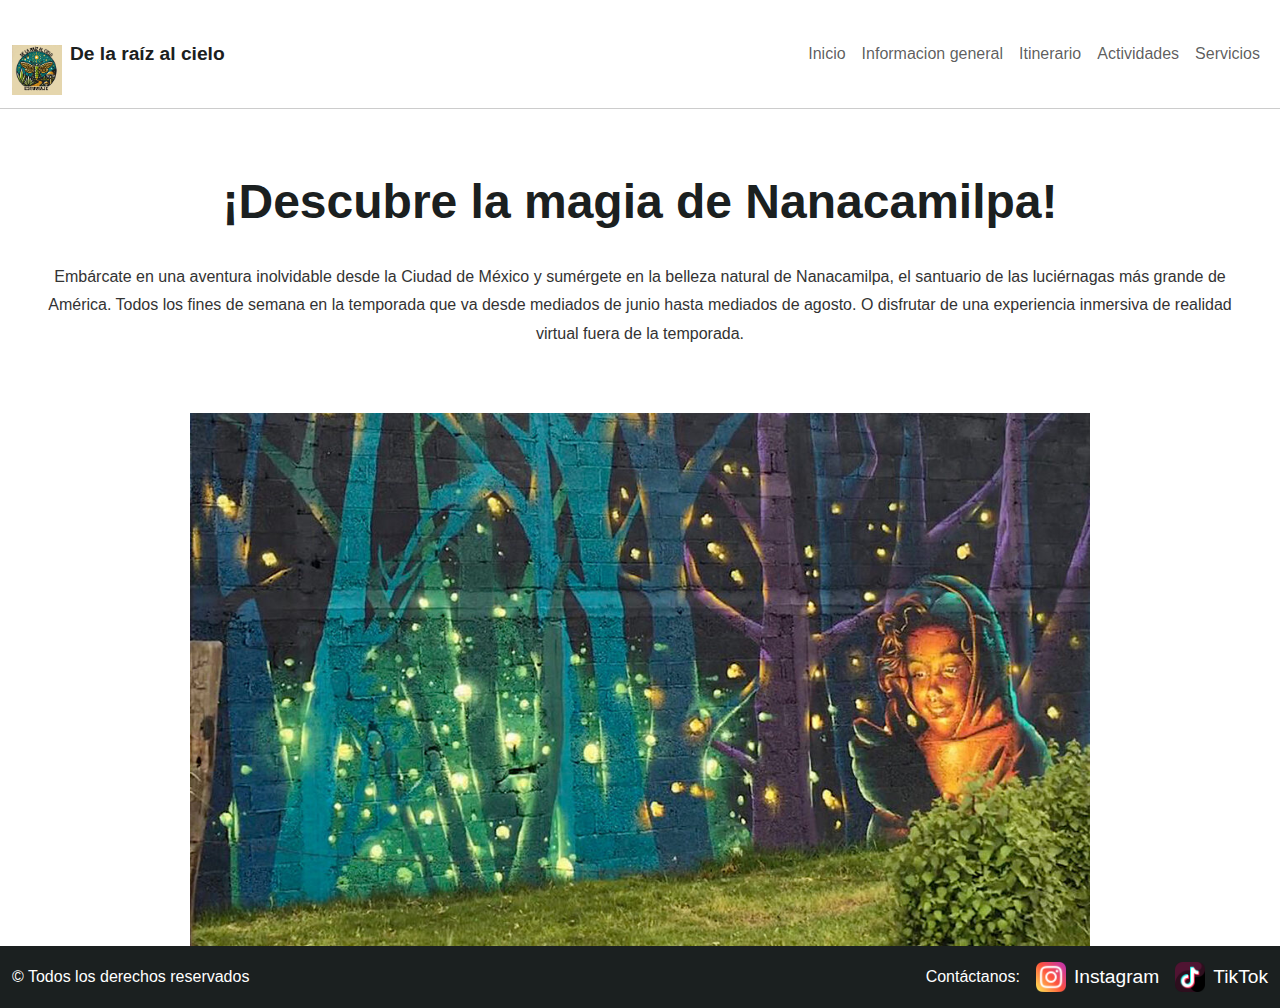
==== Informacion.html @ b1a4c575 "ultima modi domingo" ====
<!DOCTYPE html>
<html lang="es">
<head>
    <meta charset="UTF-8">
    <meta name="viewport" content="width=device-width, initial-scale=1.0">
    <title>De la raíz al cielo</title>
    <!-- Enlace a Bootstrap CSS -->
    <link href="https://cdn.jsdelivr.net/npm/bootstrap@5.3.0/dist/css/bootstrap.min.css" rel="stylesheet">
    <!-- Enlace al archivo CSS correcto -->
    <link rel="stylesheet" href="/Estilos/Informacion.css">
</head>

<body>
    <header>
        <nav class="navbar navbar-expand-lg navbar-light">
            <div class="container-fluid"> <!-- Cambié container por container-fluid -->
                <a class="navbar-brand d-flex align-items-center" href="#">
                    <img src="Recursos/LOGO.jpeg" alt="Logo" class="logo img-fluid">
                    <span class="ms-2 nombre-pagina">De la raíz al cielo</span>
                </a>            
                <div class="separator"></div>
                <button class="navbar-toggler" type="button" data-bs-toggle="collapse" data-bs-target="#navbarNav" aria-controls="navbarNav" aria-expanded="false" aria-label="Toggle navigation">
                    <span class="navbar-toggler-icon"></span>
                </button>
                <div class="collapse navbar-collapse" id="navbarNav">
                    <ul class="navbar-nav ms-auto">
                        <li class="nav-item">
                            <a class="nav-link" href="Index.html">Inicio</a>
                        </li>
                        <li class="nav-item">
                            <a class="nav-link" href="#">Informacion general</a>
                        </li>
                        <li class="nav-item">
                            <a class="nav-link" href="#">Itinerario</a>
                        </li>
                        <li class="nav-item">
                            <a class="nav-link" href="#">Actividades</a>
                        </li>
                        <li class="nav-item">
                            <a class="nav-link" href="#">Servicios</a>
                        </li>
                    </ul>
                </div>
            </div>
        </nav>
    </header>

    <main class="container-fluid">
        <section class="introduccion">
            <h1>¡Descubre la magia de Nanacamilpa!</h1>
            <p>
                Embárcate en una aventura inolvidable desde la Ciudad de México y sumérgete en la belleza
                natural de Nanacamilpa, el santuario de las luciérnagas más grande de América.
                Todos los fines de semana en la temporada que va desde mediados de junio hasta mediados
                de agosto.
                O disfrutar de una experiencia inmersiva de realidad virtual fuera de la temporada.
            </p>
        </section>
        <img src="Recursos/nanacamilpa1.jpeg" alt="Nanacamilpa" class="img-fluid">
    </main>
    
    <footer>
        <div class="container-fluid py-3">
            <div class="footer-content d-flex justify-content-between align-items-center">
                <!-- Texto de derechos reservados a la izquierda -->
                <p class="mb-0 text-white">© Todos los derechos reservados</p>
    
                <!-- Contactanos a la derecha -->
                <div class="contacto">
                    <span class="text-white me-3">Contáctanos:</span>
                    <a href="https://www.instagram.com/delaraizalcielo_?igsh=cDQ0NDc4Z2QwOHM1" target="_blank" class="text-white me-3">
                        <img src="Recursos/instagram.png" alt="Instagram" class="social-icon"> Instagram
                    </a>
                    <a href="https://www.tiktok.com/@es.tu.viaje?_t=8s3YQp79EZB&_r=1" target="_blank" class="text-white">
                        <img src="Recursos/tiktok.png" alt="TikTok" class="social-icon"> TikTok
                    </a>
                </div>
            </div>
        </div>
    </footer>
    
    </body>
    </html>
---- Estilos/Informacion.css ----
/* Estilos generales */
body {
    margin: 0;
    font-family: Arial, sans-serif;
}

/* Estilos del header */
header {
    background-color: white;
    border-bottom: 1px solid #ccc;
}

.logo {
    max-height: 50px;
    max-width: 100px;
    object-fit: contain;
}

.nombre-pagina {
    font-size: 1.2rem;
    font-weight: bold;
    color: #1B2020;
}

/* Sección de introducción */
.introduccion {
    text-align: center;
    margin: 4rem 0;
    padding: 0 2rem;
}

.introduccion h1 {
    font-size: 3rem;
    font-weight: 600;
    color: #1B2020;
    margin-bottom: 2rem;
}

.introduccion p {
    font-size: 1rem;
    line-height: 1.8;
    color: #333;
    margin: 0 auto;
    max-width: 90rem;
    font-weight: 400;
    text-align: center;
}

/* Imagen más grande y centrada */
.img-fluid {
    width: 90%;  /* Ajusta el porcentaje según el tamaño deseado */
    max-width: 900px;  /* Puedes aumentar este valor si quieres que se vea más grande */
    height: auto;
    margin-top: 2rem;  /* Ajuste superior */
    display: block;  /* Necesario para que el margin auto funcione */
    margin-left: auto;
    margin-right: auto;  /* Centra la imagen en el contenedor */
}


/* Estilos para el footer */
footer {
    background-color: #1B2020;
    color: white;
}

/* Contenedor del footer */
.footer-content {
    max-width: 120rem;
    margin: 0 auto;
}

/* Alineación de los elementos en el footer */
footer p, .contacto {
    font-size: 1rem;
}

.contacto {
    display: flex;
    align-items: center;
}

/* Espaciado entre los íconos y el texto */
.contacto a {
    color: white;
    text-decoration: none;
    font-size: 1.2rem;
    display: flex;
    align-items: center;
}

.contacto img.social-icon {
    width: 30px; /* Ajusta el tamaño del ícono */
    height: auto;
    margin-right: 0.5rem; /* Espacio entre el ícono y el texto */
}

/* Cambio de color al pasar el mouse por encima */
.contacto a:hover {
    color: #C09F23; /* Color dorado al pasar el mouse */
}

/* Espaciado entre el texto de contacto */
.contacto span {
    font-size: 1rem;
}
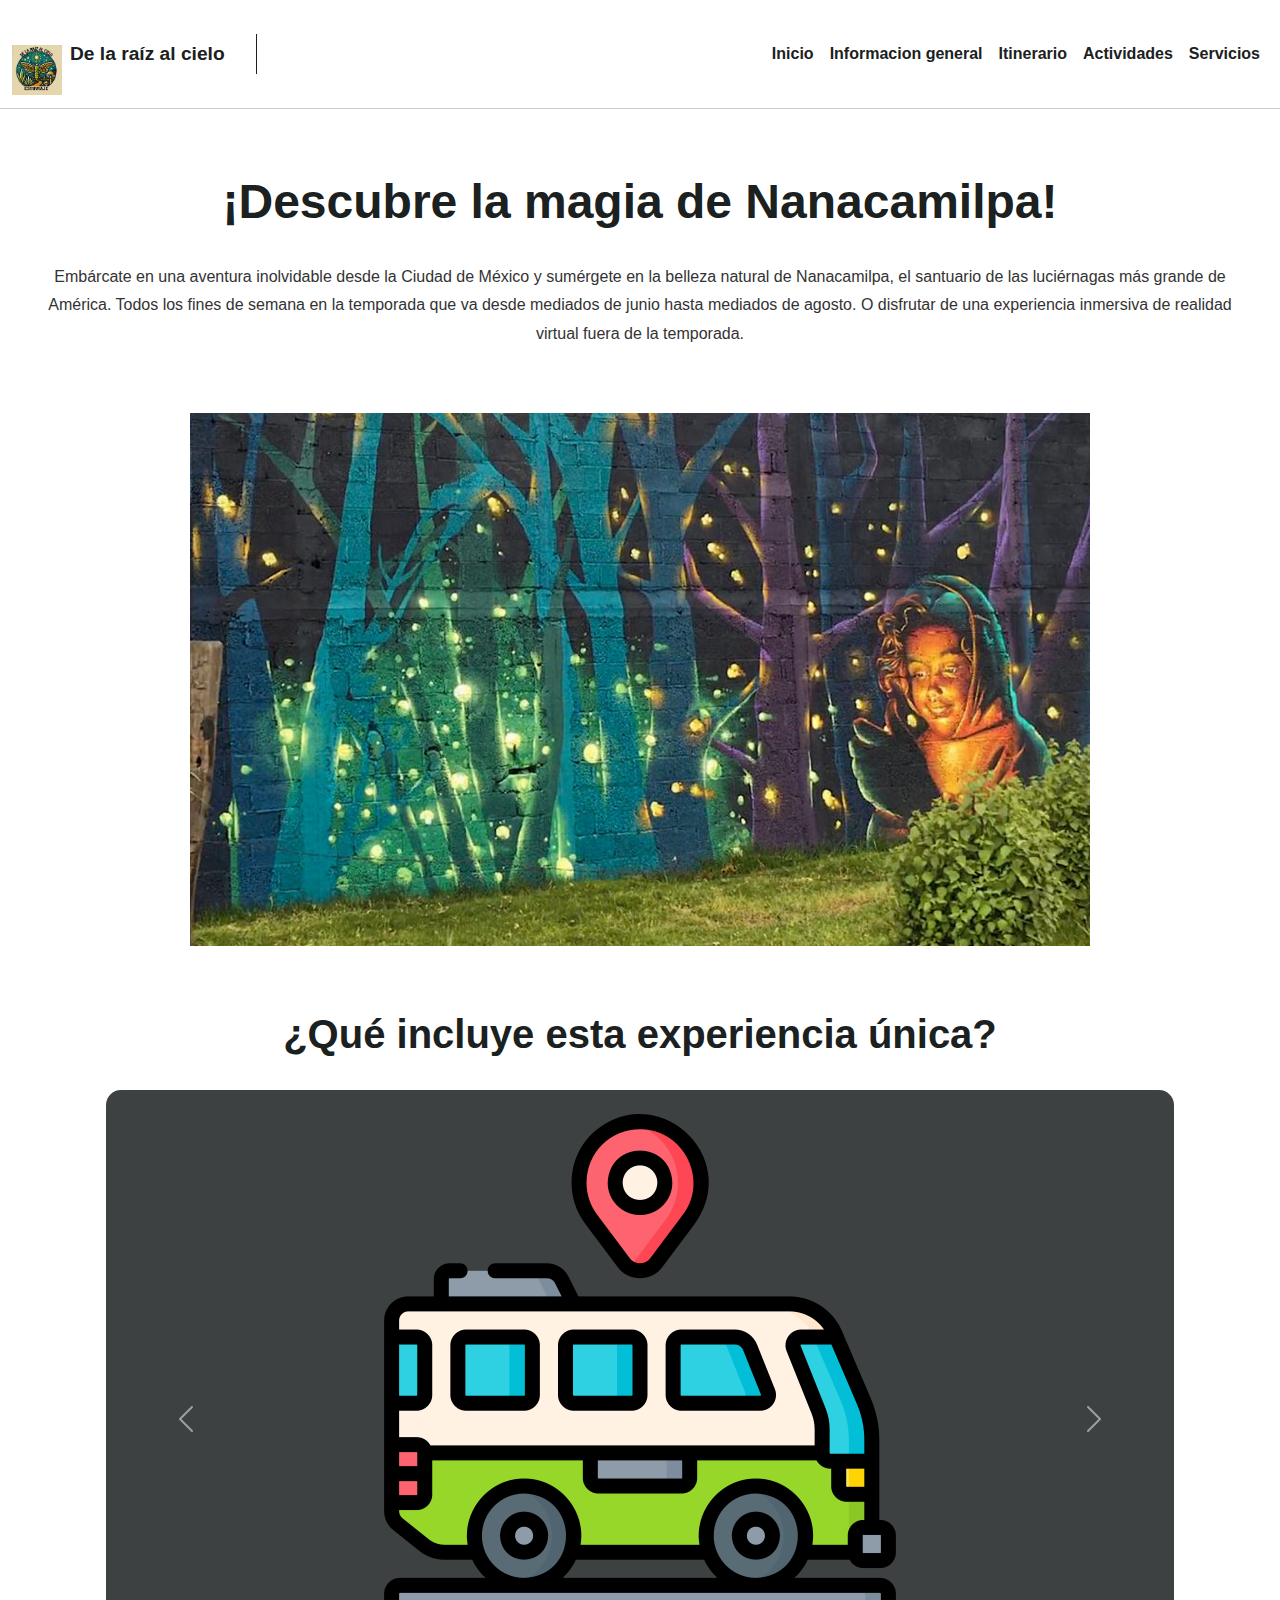
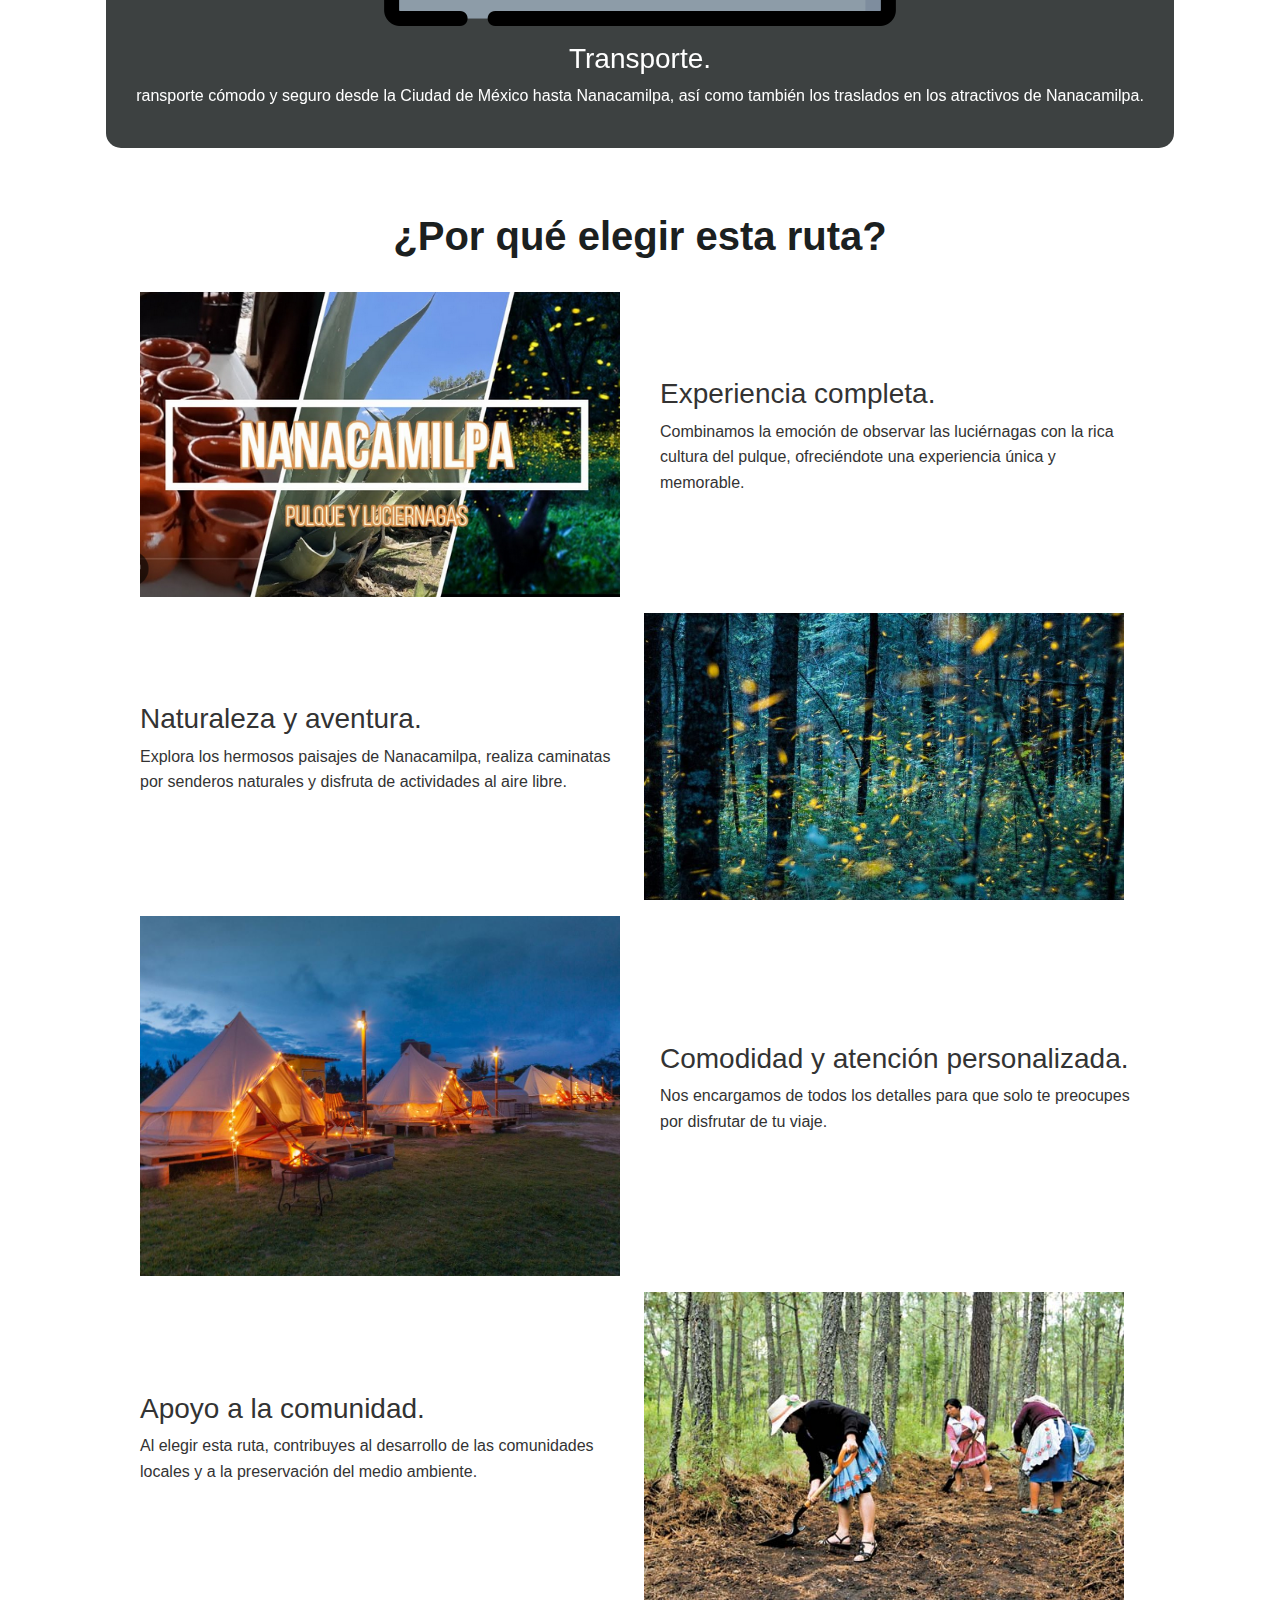
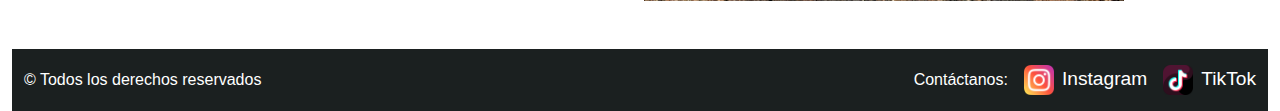
==== commit 241cf58a: "ultima modificacion pantalla detalles" ====
--- a/Informacion.html
+++ b/Informacion.html
@@ -4,12 +4,11 @@
     <meta charset="UTF-8">
     <meta name="viewport" content="width=device-width, initial-scale=1.0">
     <title>De la raíz al cielo</title>
-    <!-- Enlace a Bootstrap CSS -->
-    <link href="https://cdn.jsdelivr.net/npm/bootstrap@5.3.0/dist/css/bootstrap.min.css" rel="stylesheet">
-    <!-- Enlace al archivo CSS correcto -->
-    <link rel="stylesheet" href="/Estilos/Informacion.css">
+    <!-- Enlace a Bootstrap CSS local -->
+    <link href="bootstrap-5.3.3-dist/css/bootstrap.min.css" rel="stylesheet">
+    <!-- Enlace al CSS personalizado -->
+    <link rel="stylesheet" href="Estilos/Informacion.css">
 </head>
-
 <body>
     <header>
         <nav class="navbar navbar-expand-lg navbar-light">
@@ -28,7 +27,7 @@
                             <a class="nav-link" href="Index.html">Inicio</a>
                         </li>
                         <li class="nav-item">
-                            <a class="nav-link" href="#">Informacion general</a>
+                            <a class="nav-link" href="Informacion.html">Informacion general</a>
                         </li>
                         <li class="nav-item">
                             <a class="nav-link" href="#">Itinerario</a>
@@ -57,15 +56,121 @@
             </p>
         </section>
         <img src="Recursos/nanacamilpa1.jpeg" alt="Nanacamilpa" class="img-fluid">
-    </main>
-    
+
+        <section class="carousel-container">
+            <h2>¿Qué incluye esta experiencia única?</h2>
+            <div id="carouselExampleIndicators" class="carousel slide" data-bs-ride="carousel">
+                <div class="carousel-inner">
+                    <div class="carousel-item active">
+                        <div class="carousel-content text-white p-4">
+                            <img src="Recursos/transporte.png" alt="Transporte" class="d-block mx-auto mb-3">
+                            <h3>Transporte.</h3>
+                            <p>ransporte cómodo y seguro desde la Ciudad de México hasta Nanacamilpa, así como
+                                también los traslados en los atractivos de Nanacamilpa.</p>
+                        </div>
+                    </div>
+                    <div class="carousel-item">
+                        <div class="carousel-content text-white p-4">
+                            <img src="Recursos/hospedaje.png" alt="Hospedaje" class="d-block mx-auto mb-3">
+                            <h3>Hospedaje.</h3>
+                            <p>Sumérgete en el lujo del glamping, rodeado por la serenidad de la naturaleza. 
+                                Descansa y relájate en un entorno perfecto diseñado para tu confort y tranquilidad.</p>
+                        </div>
+                    </div>
+                    <div class="carousel-item">
+                        <div class="carousel-content text-white p-4">
+                            <img src="Recursos/comida.png" alt="Comidas" class="d-block mx-auto mb-3">
+                            <h3>Comidas</h3>
+                            <p>Disfruta de exquisitos platos típicos elaborados con los más frescos ingredientes locales, 
+                                deleitándote con los auténticos sabores de la región.</p>
+                        </div>
+                    </div>
+                    <div class="carousel-item">
+                        <div class="carousel-content text-white p-4">
+                            <img src="Recursos/luciernagas.png" alt="Luciérnagas" class="d-block mx-auto mb-3">
+                            <h3>Recorrido nocturno.</h3>
+                            <p>Embárcate en una mágica aventura nocturna guiada, por senderos iluminados por millones de luciérnagas. 
+                                Una experiencia encantadora que te dejará sin aliento y te conectará con la maravilla natural.</p>
+                        </div>
+                    </div>
+                    <div class="carousel-item">
+                        <div class="carousel-content text-white p-4">
+                            <img src="Recursos/hongos.png" alt="Ruta de Hongos" class="d-block mx-auto mb-3">
+                            <h3>Ruta de hongos.</h3>
+                            <p>Ruta de hongos el día siguiente donde podrás aprender más sobre cada una de las
+                                clasificaciones y posteriormente un desayuno.</p>
+                        </div>
+                    </div>
+                    <div class="carousel-item">
+                        <div class="carousel-content text-white p-4">
+                            <img src="Recursos/pulque.png" alt="Ruta del Pulque" class="d-block mx-auto mb-3">
+                            <h3>Ruta del pulque.</h3>
+                            <p>Ruta del pulque donde visitamos una hacienda pulquera tradicional, aprendiendo sobre el
+                                proceso de elaboración de esta bebida ancestral y degustación de diferentes variedades.</p>
+                        </div>
+                    </div>
+                </div>
+                <button class="carousel-control-prev" type="button" data-bs-target="#carouselExampleIndicators" data-bs-slide="prev">
+                    <span class="carousel-control-prev-icon" aria-hidden="true"></span>
+                    <span class="visually-hidden">Anterior</span>
+                </button>
+                <button class="carousel-control-next" type="button" data-bs-target="#carouselExampleIndicators" data-bs-slide="next">
+                    <span class="carousel-control-next-icon" aria-hidden="true"></span>
+                    <span class="visually-hidden">Siguiente</span>
+                </button>
+            </div>
+        </section>
+        
+        <section class="why-choose">
+            <h2>¿Por qué elegir esta ruta?</h2>
+            <div class="container">
+                <!-- Experiencia Completa -->
+                <div class="content-container">
+                    <img src="Recursos/uno.png" alt="Experiencia completa">
+                    <div class="text">
+                        <h3>Experiencia completa.</h3>
+                        <p>Combinamos la emoción de observar las luciérnagas con la rica cultura del pulque, ofreciéndote una experiencia única y memorable.</p>
+                    </div>
+                </div>
+        
+                <!-- Naturaleza y Aventura -->
+                <div class="content-container">
+                    <img src="Recursos/dos.png" alt="Naturaleza y aventura">
+                    <div class="text">
+                        <h3>Naturaleza y aventura.</h3>
+                        <p>Explora los hermosos paisajes de Nanacamilpa, realiza caminatas por senderos naturales y disfruta de actividades al aire libre.</p>
+                    </div>
+                    
+                </div>
+        
+                <!-- Comodidad y Atención Personalizada -->
+                <div class="content-container">
+                    <img src="Recursos/tres.jpg" alt="Comodidad y atención personalizada">
+                    <div class="text">
+                        <h3>Comodidad y atención personalizada.</h3>
+                        <p>Nos encargamos de todos los detalles para que solo te preocupes por disfrutar de tu viaje.</p>
+                    </div>
+                </div>
+        
+                <!-- Apoyo a la comunidad -->
+                <div class="content-container">
+                    <img src="Recursos/cuatro.jpeg" alt="Apoyo a la comunidad">
+                    <div class="text">
+                        <h3>Apoyo a la comunidad.</h3>
+                        <p>Al elegir esta ruta, contribuyes al desarrollo de las comunidades locales y a la preservación del medio ambiente.</p>
+                    </div>
+                    
+                </div>
+            </div>
+        </section>
+        
+        
+        
+   
     <footer>
         <div class="container-fluid py-3">
             <div class="footer-content d-flex justify-content-between align-items-center">
-                <!-- Texto de derechos reservados a la izquierda -->
                 <p class="mb-0 text-white">© Todos los derechos reservados</p>
-    
-                <!-- Contactanos a la derecha -->
                 <div class="contacto">
                     <span class="text-white me-3">Contáctanos:</span>
                     <a href="https://www.instagram.com/delaraizalcielo_?igsh=cDQ0NDc4Z2QwOHM1" target="_blank" class="text-white me-3">
@@ -78,6 +183,9 @@
             </div>
         </div>
     </footer>
-    
-    </body>
-    </html>+
+    <!-- Enlace a Bootstrap JavaScript local -->
+    <script src="bootstrap-5.3.3-dist/js/bootstrap.bundle.min.js"></script>
+</body>
+</html>
+
--- a/Estilos/Informacion.css
+++ b/Estilos/Informacion.css
@@ -1,8 +1,10 @@
 /* Estilos generales */
 body {
     margin: 0;
+    padding: 0;
     font-family: Arial, sans-serif;
 }
+
 
 /* Estilos del header */
 header {
@@ -10,18 +12,45 @@
     border-bottom: 1px solid #ccc;
 }
 
+/* Estilos del logo */
+/* Ajuste del tamaño del logo */
 .logo {
-    max-height: 50px;
-    max-width: 100px;
-    object-fit: contain;
-}
-
+    max-height: 50px; /* Restricción de la altura máxima */
+    max-width: 100px; /* Restricción opcional del ancho */
+    object-fit: contain; /* Asegura que mantenga proporciones */
+}
+
+
+/* Estilos del nombre de la página */
 .nombre-pagina {
     font-size: 1.2rem;
     font-weight: bold;
     color: #1B2020;
 }
 
+/* Separador vertical */
+.separator {
+    width: 1px;
+    height: 40px;
+    background-color: #1B2020;
+    margin: 0 15px;
+}
+
+/* Estilos del menú */
+.navbar-nav .nav-link {
+    color: #1B2020 !important;
+    font-weight: bold;
+}
+
+.navbar-nav .nav-link:hover {
+    color: #1B2020;
+    text-decoration: underline;
+}
+
+
+
+
+
 /* Sección de introducción */
 .introduccion {
     text-align: center;
@@ -48,14 +77,133 @@
 
 /* Imagen más grande y centrada */
 .img-fluid {
-    width: 90%;  /* Ajusta el porcentaje según el tamaño deseado */
-    max-width: 900px;  /* Puedes aumentar este valor si quieres que se vea más grande */
+    width: 90%;  
+    max-width: 900px;
     height: auto;
-    margin-top: 2rem;  /* Ajuste superior */
-    display: block;  /* Necesario para que el margin auto funcione */
+    margin-top: 2rem;
+    display: block;
     margin-left: auto;
-    margin-right: auto;  /* Centra la imagen en el contenedor */
-}
+    margin-right: auto;
+}
+
+/* Estilos para la sección del carrusel */
+/* General */
+.carousel-container h2 {
+    font-size: 2.5rem;
+    font-weight: 600;
+    color: #1B2020;
+    margin-bottom: 2rem;
+}
+
+.carousel-container {
+    text-align: center;
+    margin: 4rem 0;
+}
+
+.carousel {
+    width: 85%;
+    margin: 0 auto;
+}
+
+.carousel-inner {
+    position: relative; /* Asegura el posicionamiento de los elementos */
+    overflow: hidden;   /* Oculta los elementos no activos */
+}
+
+.carousel-item {
+    display: none; /* Oculta por defecto los elementos */
+    position: relative;
+    width: 100%; /* Asegura que ocupe todo el contenedor */
+    transition: opacity 0.3s ease-in-out; /* Transición suave */
+}
+
+.carousel-item.active {
+    opacity: 1; /* Muestra solo el activo */
+    transform: translateX(0); /* Posiciona el elemento activo en su lugar */
+}
+
+.carousel-item-next, .carousel-item-prev {
+    opacity: 1;
+    transform: translateX(100%); /* Elemento siguiente desplazado hacia la derecha */
+}
+
+
+.carousel-content {
+    background-color: rgba(27, 32, 32, 0.85); /* Fondo con opacidad */
+    border-radius: 15px;
+    padding: 1.5rem;
+    text-align: center;
+    margin: 0 auto;
+}
+
+
+/* Estilos generales para la nueva sección */
+.why-choose {
+    text-align: center;
+    margin: 3rem 0;
+}
+
+.why-choose h2 {
+    font-size: 2.5rem;
+    font-weight: 600;
+    color: #1B2020;
+    margin-bottom: 2rem;
+}
+
+.why-choose .container {
+    display: flex;
+    flex-direction: column; /* Coloca los contenedores en columna inicialmente */
+    gap: 1rem; /* Espacio entre los contenedores */
+    align-items: center;
+}
+
+.why-choose .content-container {
+    display: flex;
+    align-items: center;
+    justify-content: space-between;
+    width: 100%;
+    max-width: 1000px;
+}
+
+.why-choose .content-container:nth-child(odd) {
+    flex-direction: row; /* Imagen a la izquierda, texto a la derecha */
+}
+
+.why-choose .content-container:nth-child(even) {
+    flex-direction: row-reverse; /* Texto a la izquierda, imagen a la derecha */
+}
+
+.why-choose .content-container img {
+    width: 48%; /* Asegura que las imágenes tengan el mismo ancho */
+    height: auto;
+    object-fit: cover;
+    margin-right: 1rem; /* Asegura un pequeño margen entre la imagen y el texto */
+}
+
+.why-choose .content-container .text {
+    width: 48%;  /* El texto tiene un ancho fijo */
+    text-align: left;
+    font-size: 1rem;
+    line-height: 1.6;
+    color: #333;
+}
+
+/* Responsividad */
+@media (max-width: 768px) {
+    .why-choose .content-container {
+        flex-direction: column;  /* Para pantallas pequeñas, las imágenes y el texto estarán uno encima del otro */
+        text-align: center;
+    }
+
+    .why-choose .content-container img {
+        width: 80%;  /* Las imágenes ocuparán el 80% en móviles */
+    }
+
+    .why-choose .content-container .text {
+        width: 80%;  /* El texto ocupará el 80% en móviles */
+    }
+}
+
 
 
 /* Estilos para el footer */
@@ -80,7 +228,6 @@
     align-items: center;
 }
 
-/* Espaciado entre los íconos y el texto */
 .contacto a {
     color: white;
     text-decoration: none;
@@ -90,17 +237,15 @@
 }
 
 .contacto img.social-icon {
-    width: 30px; /* Ajusta el tamaño del ícono */
+    width: 30px;
     height: auto;
-    margin-right: 0.5rem; /* Espacio entre el ícono y el texto */
-}
-
-/* Cambio de color al pasar el mouse por encima */
+    margin-right: 0.5rem;
+}
+
 .contacto a:hover {
-    color: #C09F23; /* Color dorado al pasar el mouse */
-}
-
-/* Espaciado entre el texto de contacto */
+    color: #C09F23;
+}
+
 .contacto span {
     font-size: 1rem;
-}+}
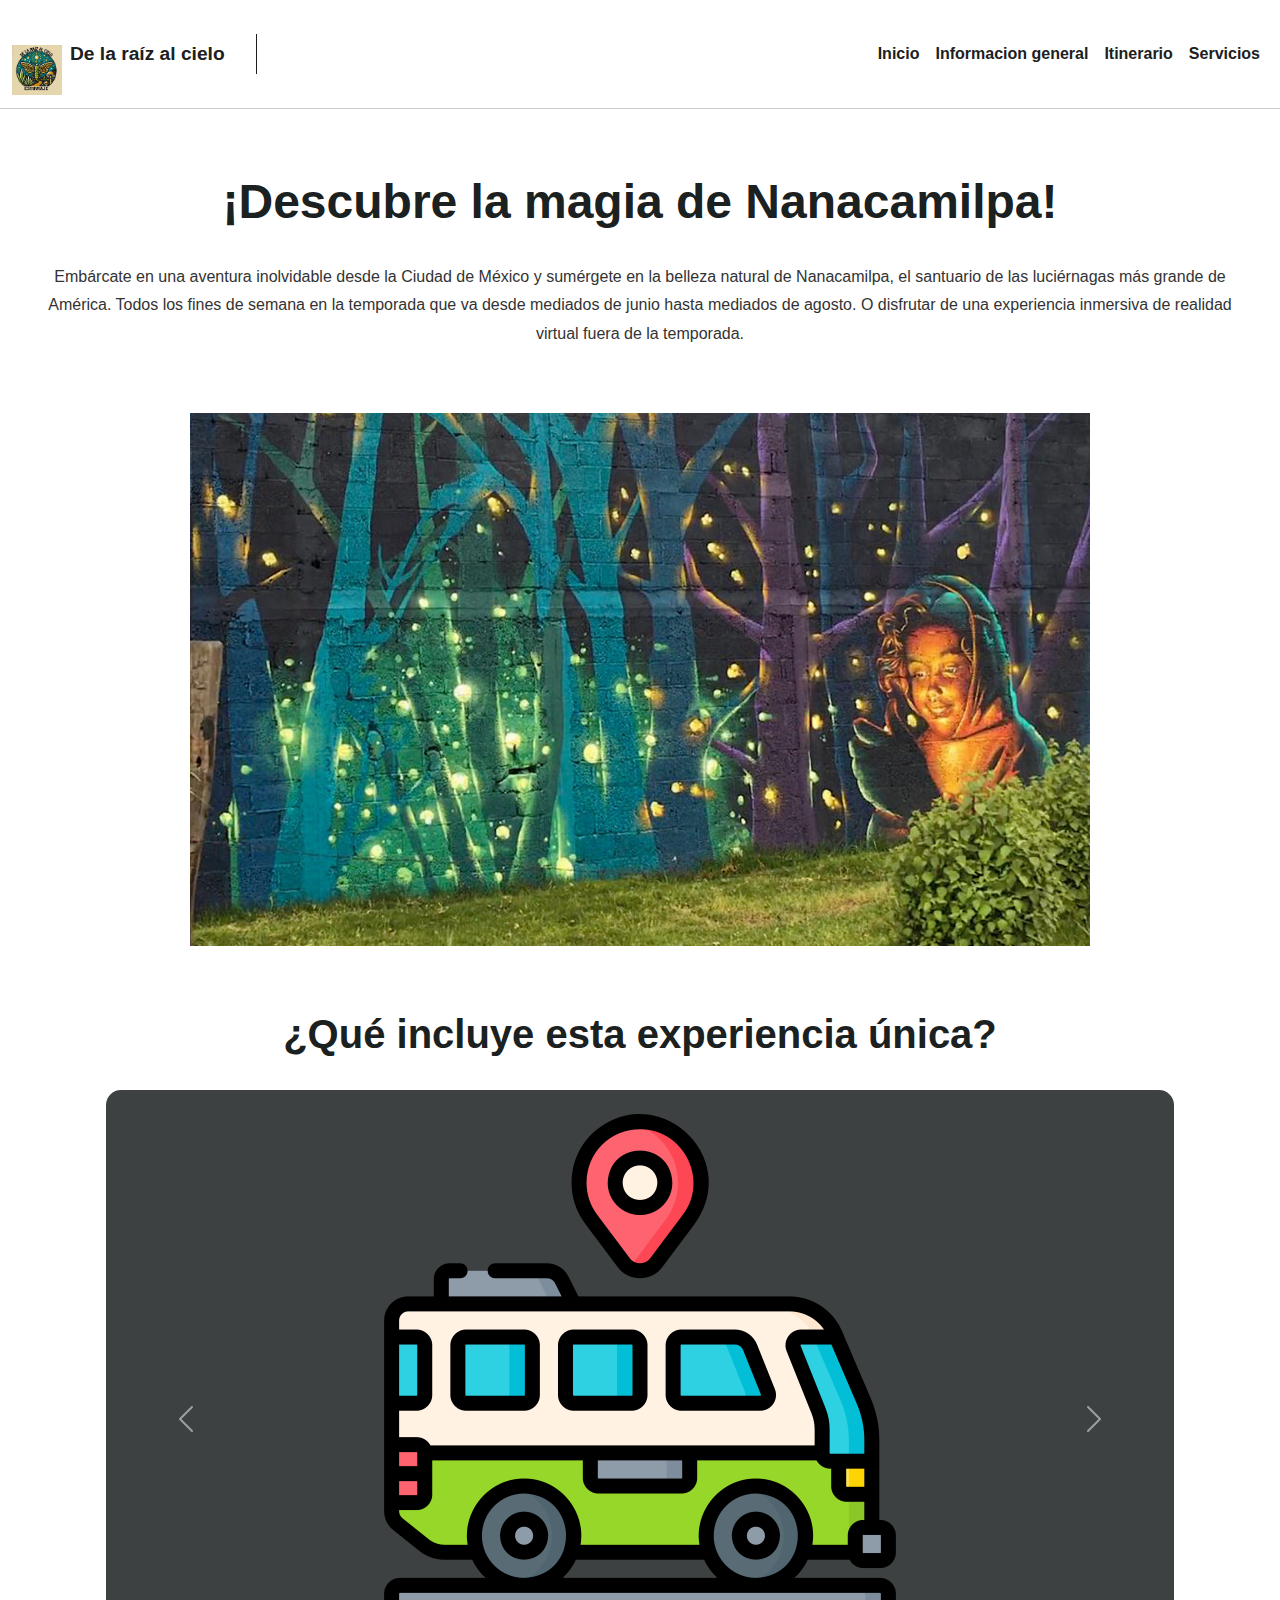
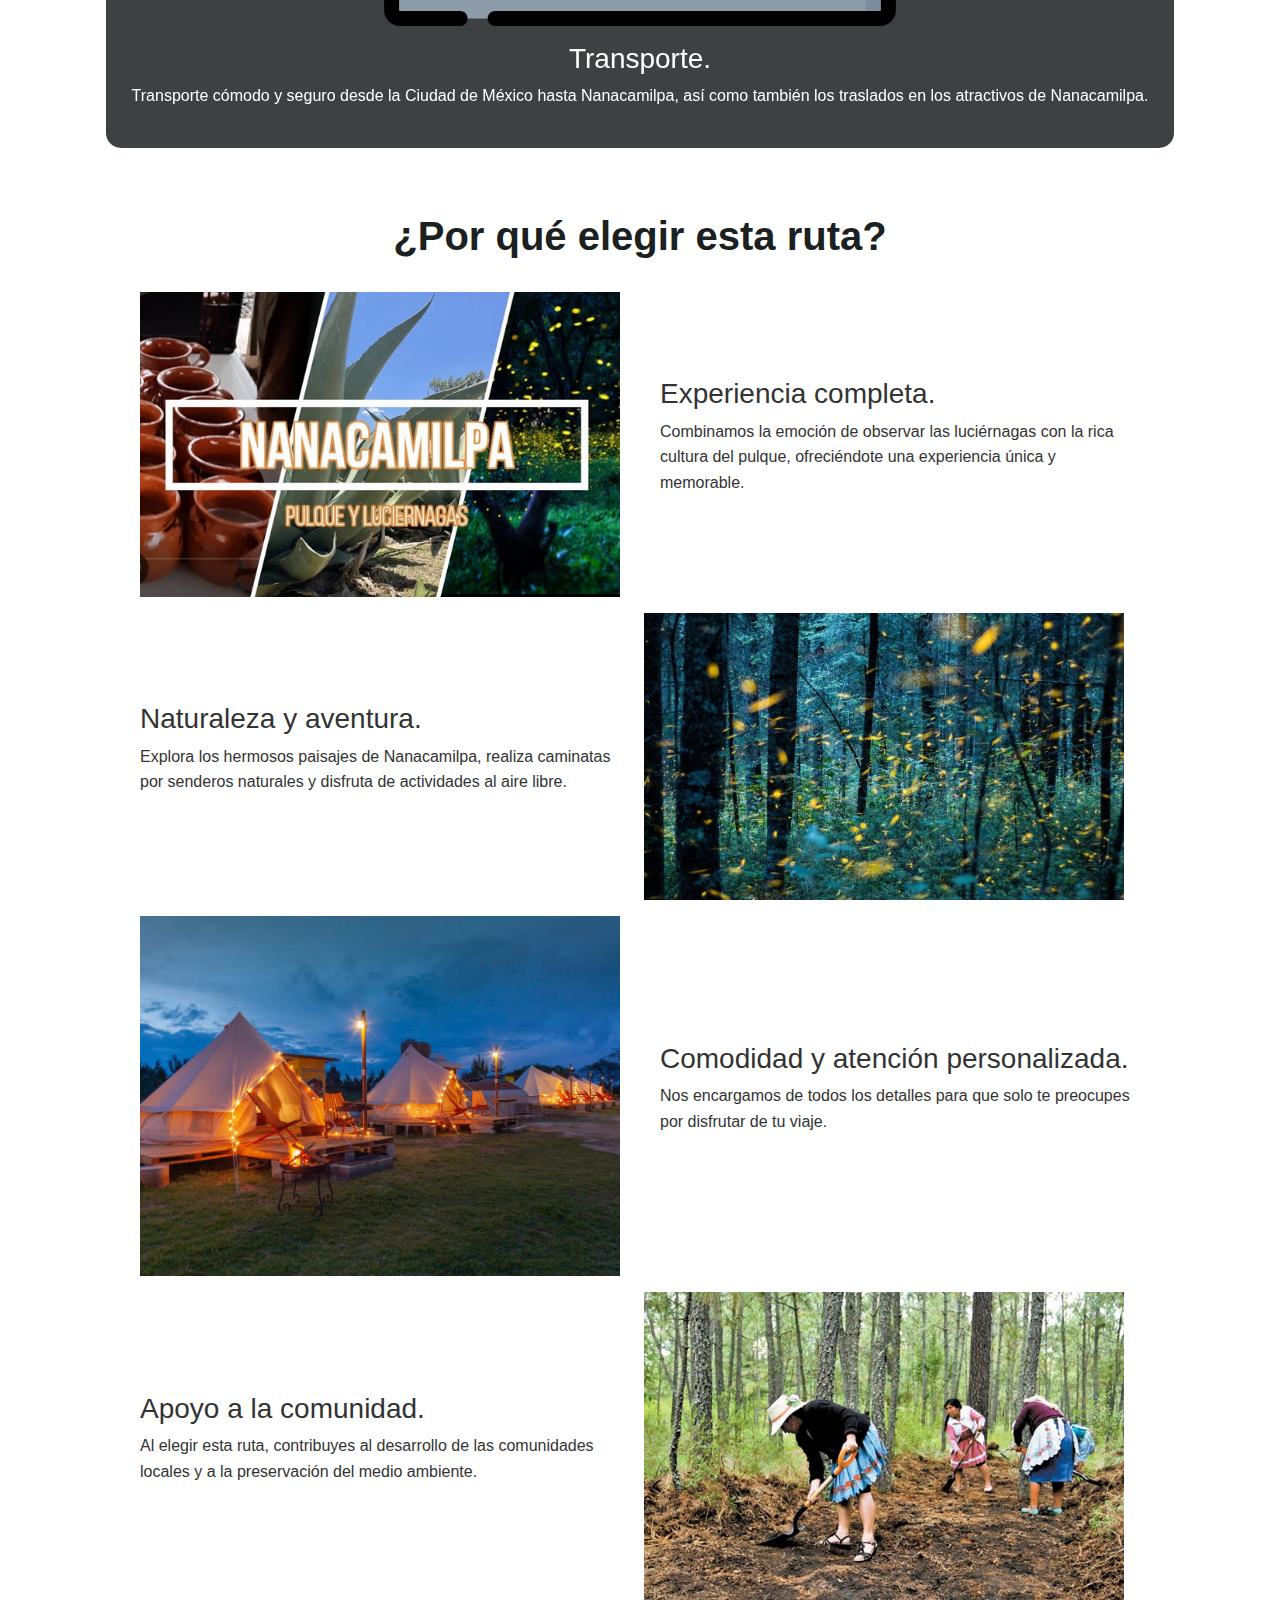
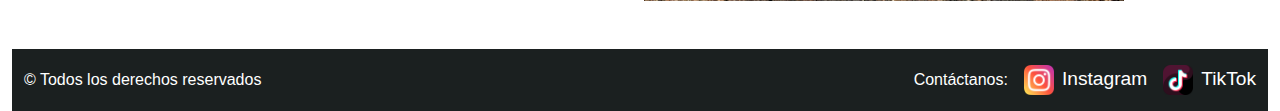
==== commit bdf69bdc: "ultima modificacion pantalla itenarario" ====
--- a/Informacion.html
+++ b/Informacion.html
@@ -30,10 +30,7 @@
                             <a class="nav-link" href="Informacion.html">Informacion general</a>
                         </li>
                         <li class="nav-item">
-                            <a class="nav-link" href="#">Itinerario</a>
-                        </li>
-                        <li class="nav-item">
-                            <a class="nav-link" href="#">Actividades</a>
+                            <a class="nav-link" href="Itinerario.html">Itinerario</a>
                         </li>
                         <li class="nav-item">
                             <a class="nav-link" href="#">Servicios</a>
@@ -65,7 +62,7 @@
                         <div class="carousel-content text-white p-4">
                             <img src="Recursos/transporte.png" alt="Transporte" class="d-block mx-auto mb-3">
                             <h3>Transporte.</h3>
-                            <p>ransporte cómodo y seguro desde la Ciudad de México hasta Nanacamilpa, así como
+                            <p>Transporte cómodo y seguro desde la Ciudad de México hasta Nanacamilpa, así como
                                 también los traslados en los atractivos de Nanacamilpa.</p>
                         </div>
                     </div>
--- a/Estilos/Informacion.css
+++ b/Estilos/Informacion.css
@@ -46,9 +46,6 @@
     color: #1B2020;
     text-decoration: underline;
 }
-
-
-
 
 
 /* Sección de introducción */
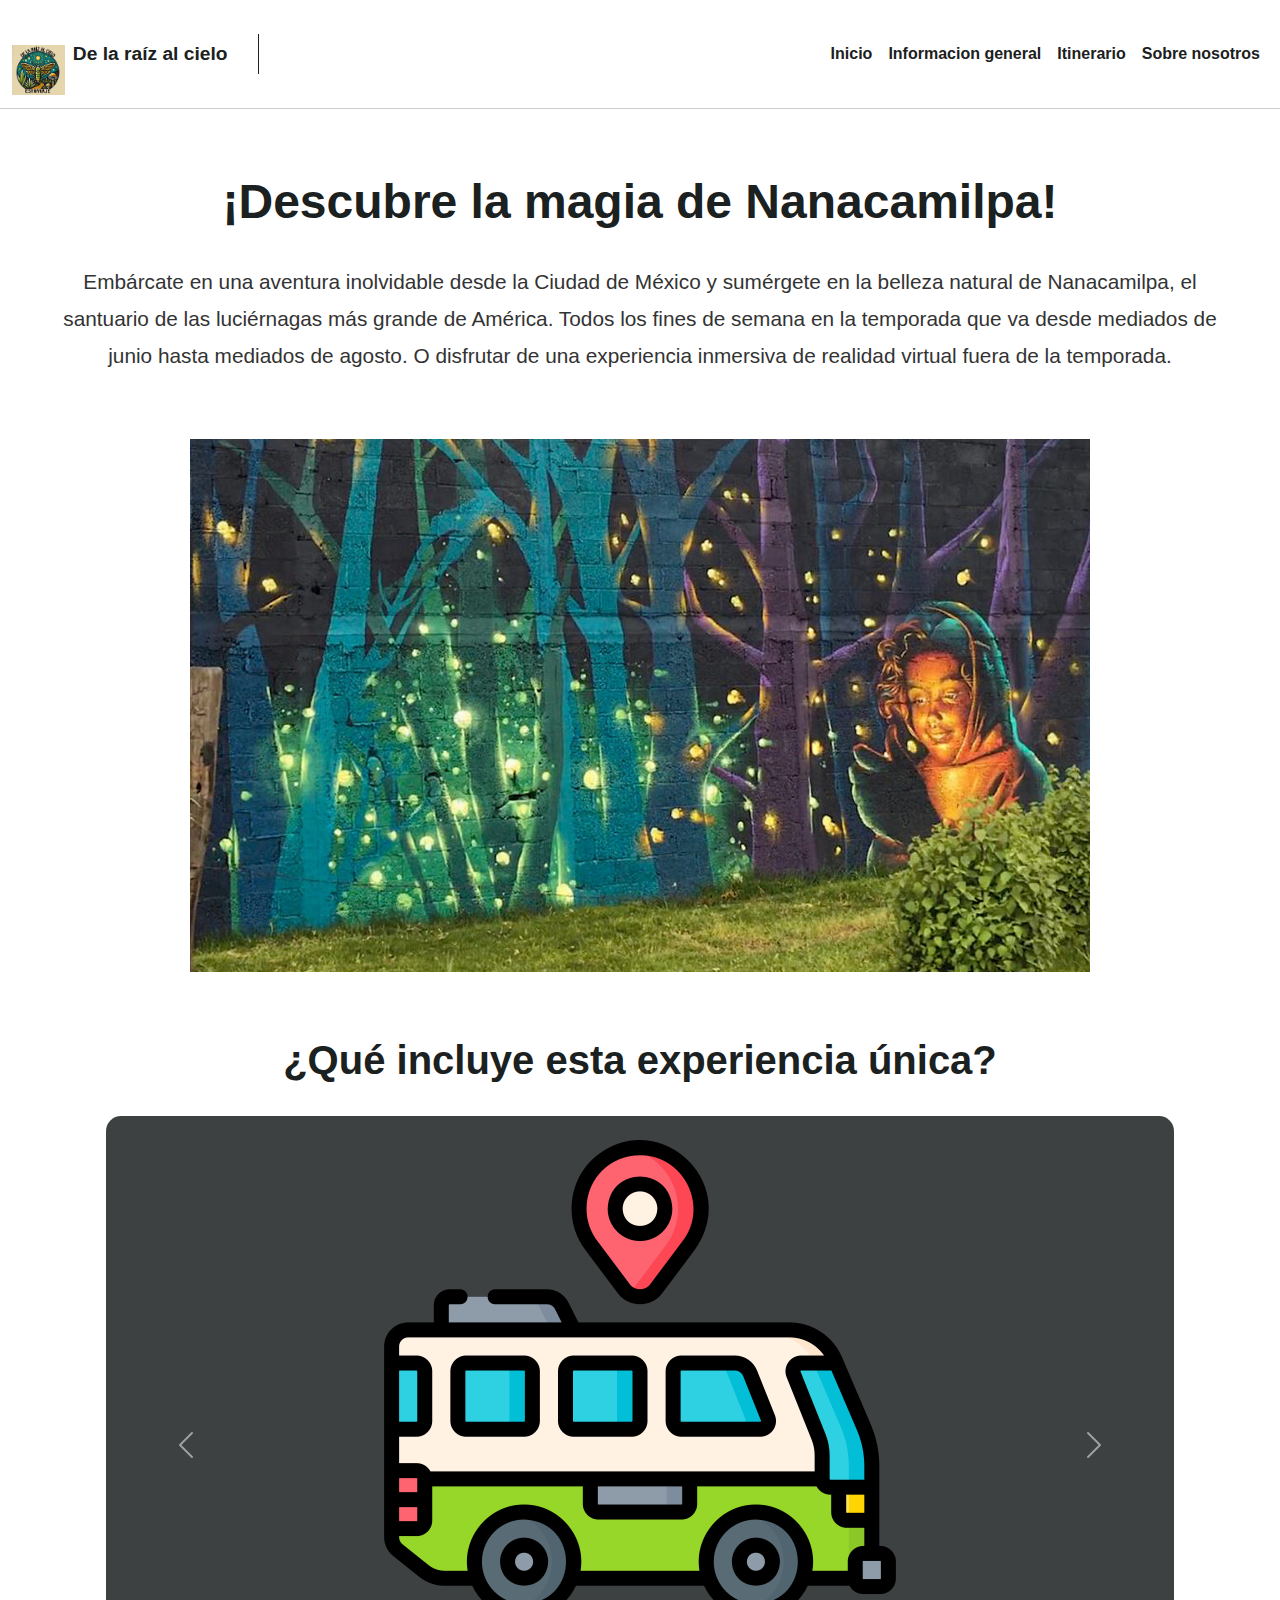
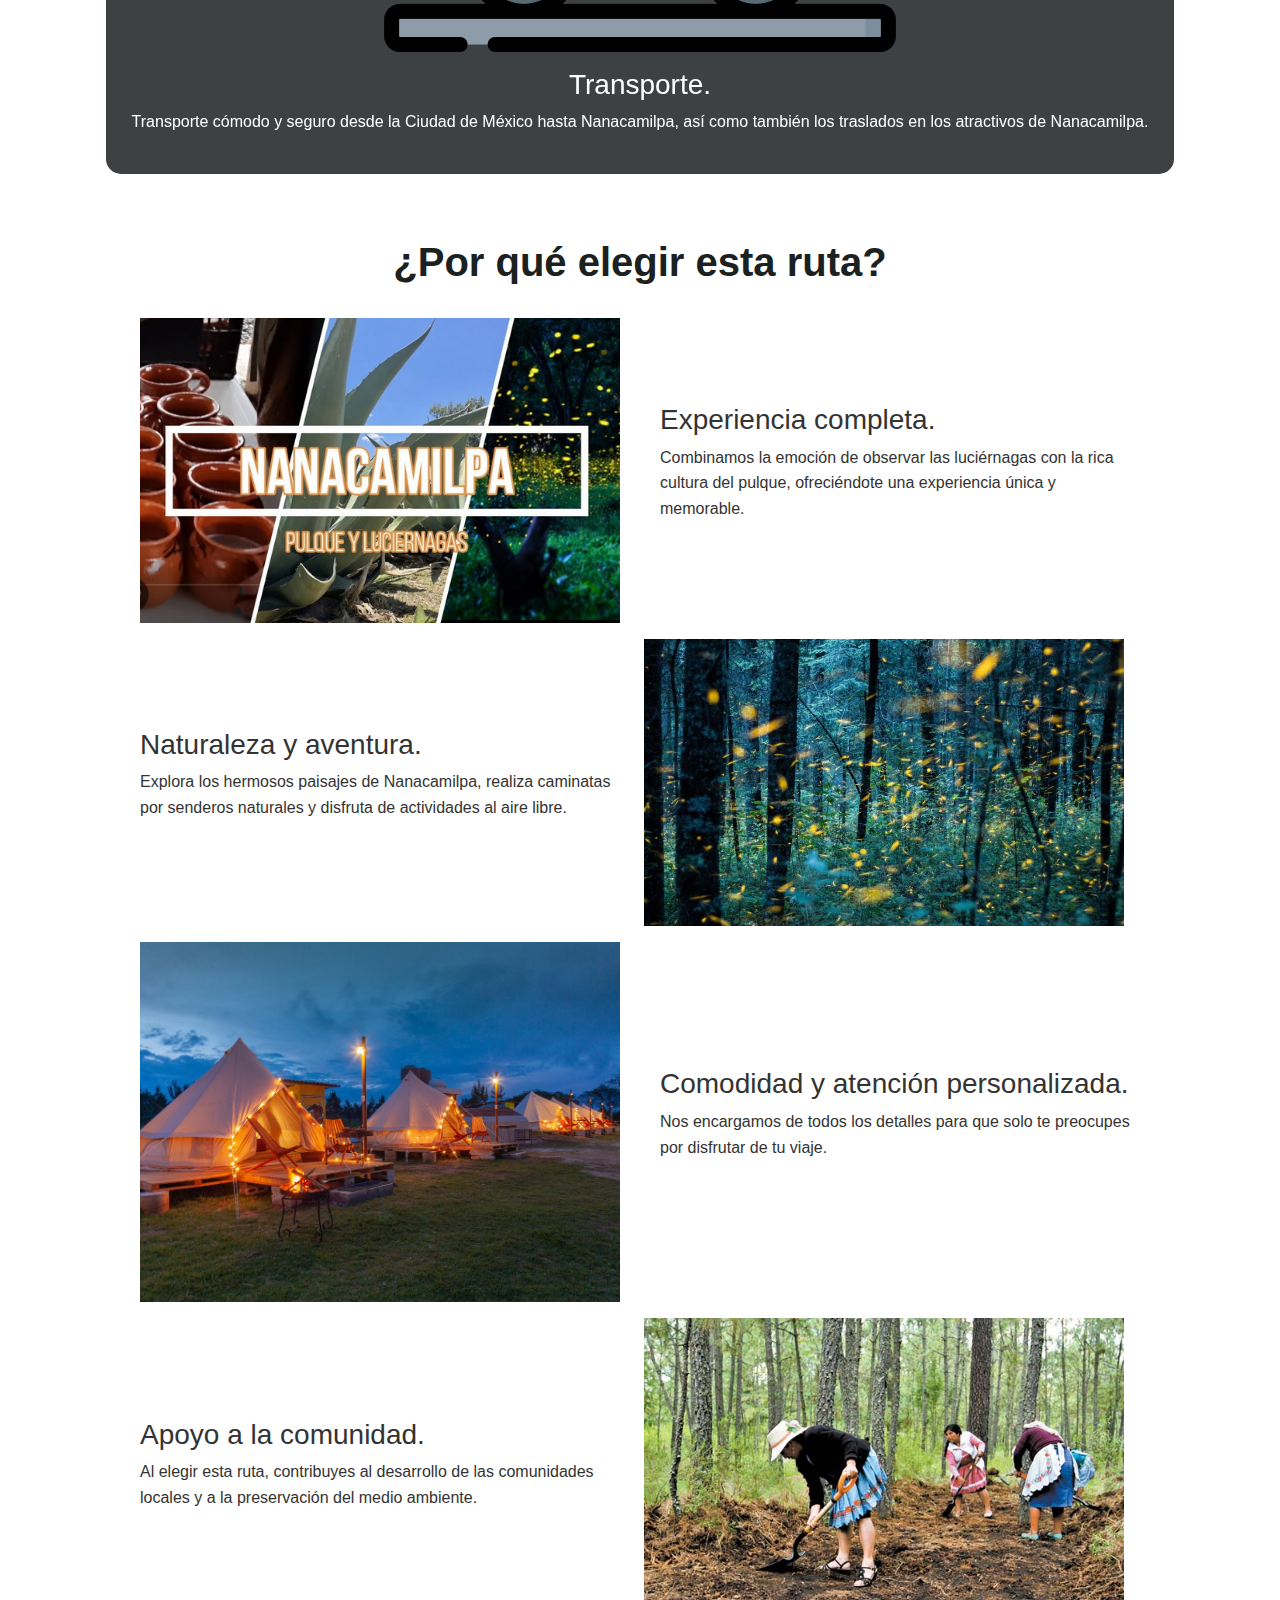
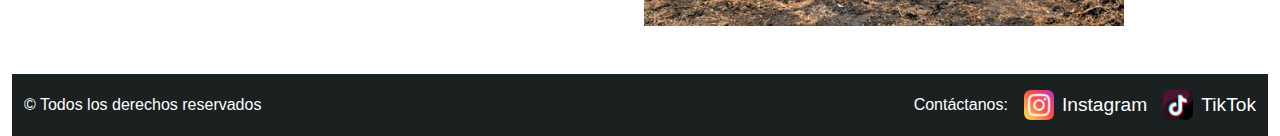
==== commit a0e25f23: "nueva version" ====
--- a/Informacion.html
+++ b/Informacion.html
@@ -33,7 +33,7 @@
                             <a class="nav-link" href="Itinerario.html">Itinerario</a>
                         </li>
                         <li class="nav-item">
-                            <a class="nav-link" href="#">Servicios</a>
+                            <a class="nav-link" href="Nosotros.html">Sobre nosotros</a>
                         </li>
                     </ul>
                 </div>
--- a/Estilos/Informacion.css
+++ b/Estilos/Informacion.css
@@ -3,21 +3,27 @@
     margin: 0;
     padding: 0;
     font-family: Arial, sans-serif;
-}
-
+    box-sizing: border-box; /* Asegura que padding y bordes estén incluidos en el ancho */
+}
+
+*,
+*::before,
+*::after {
+    box-sizing: inherit; /* Consistencia en todo el documento */
+}
 
 /* Estilos del header */
 header {
     background-color: white;
     border-bottom: 1px solid #ccc;
+    width: 100%;
 }
 
 /* Estilos del logo */
-/* Ajuste del tamaño del logo */
+
 .logo {
-    max-height: 50px; /* Restricción de la altura máxima */
-    max-width: 100px; /* Restricción opcional del ancho */
-    object-fit: contain; /* Asegura que mantenga proporciones */
+    max-height: 50px; /* Restricción de la altura */
+    object-fit: contain;
 }
 
 
@@ -47,6 +53,13 @@
     text-decoration: underline;
 }
 
+.contenedor, .contenedor-fluid {
+    width: 100%; /* Usar todo el ancho disponible */
+    max-width: 10rem; /* Ancho máximo ajustado */
+    padding: 0 1rem; /* Espaciado interno lateral */
+    margin: 0 auto; /* Centrado horizontal */
+}
+
 
 /* Sección de introducción */
 .introduccion {
@@ -63,14 +76,15 @@
 }
 
 .introduccion p {
-    font-size: 1rem;
+    font-size: 1.3rem; /* Tamaño del texto */
     line-height: 1.8;
-    color: #333;
-    margin: 0 auto;
-    max-width: 90rem;
-    font-weight: 400;
-    text-align: center;
-}
+    color: #333; /* Texto más suave para buena lectura */
+    margin: 0 auto;
+    max-width: 80rem; /* Limitar ancho para mejor legibilidad */
+    font-weight: 400; /* Ligero para equilibrio con el título */
+    text-align: center; /* Mejor alineación en texto largo */
+}
+
 
 /* Imagen más grande y centrada */
 .img-fluid {
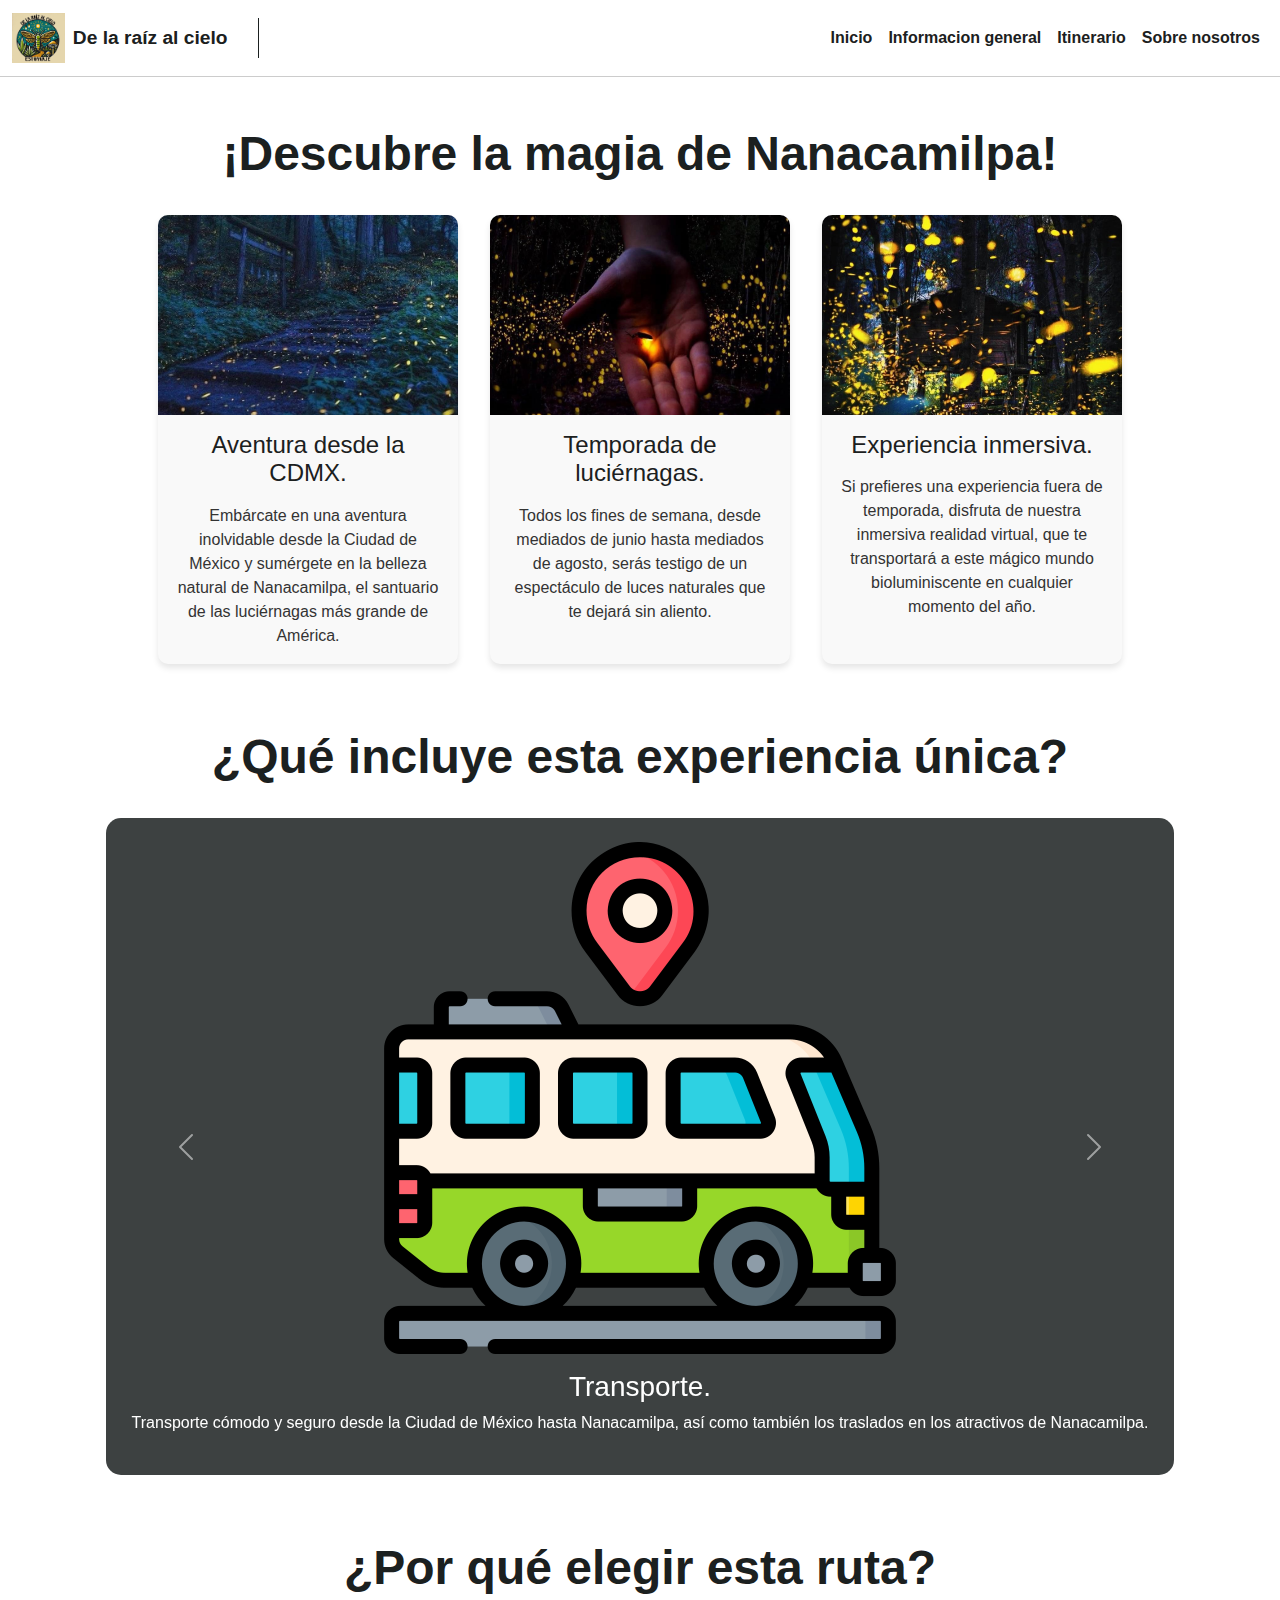
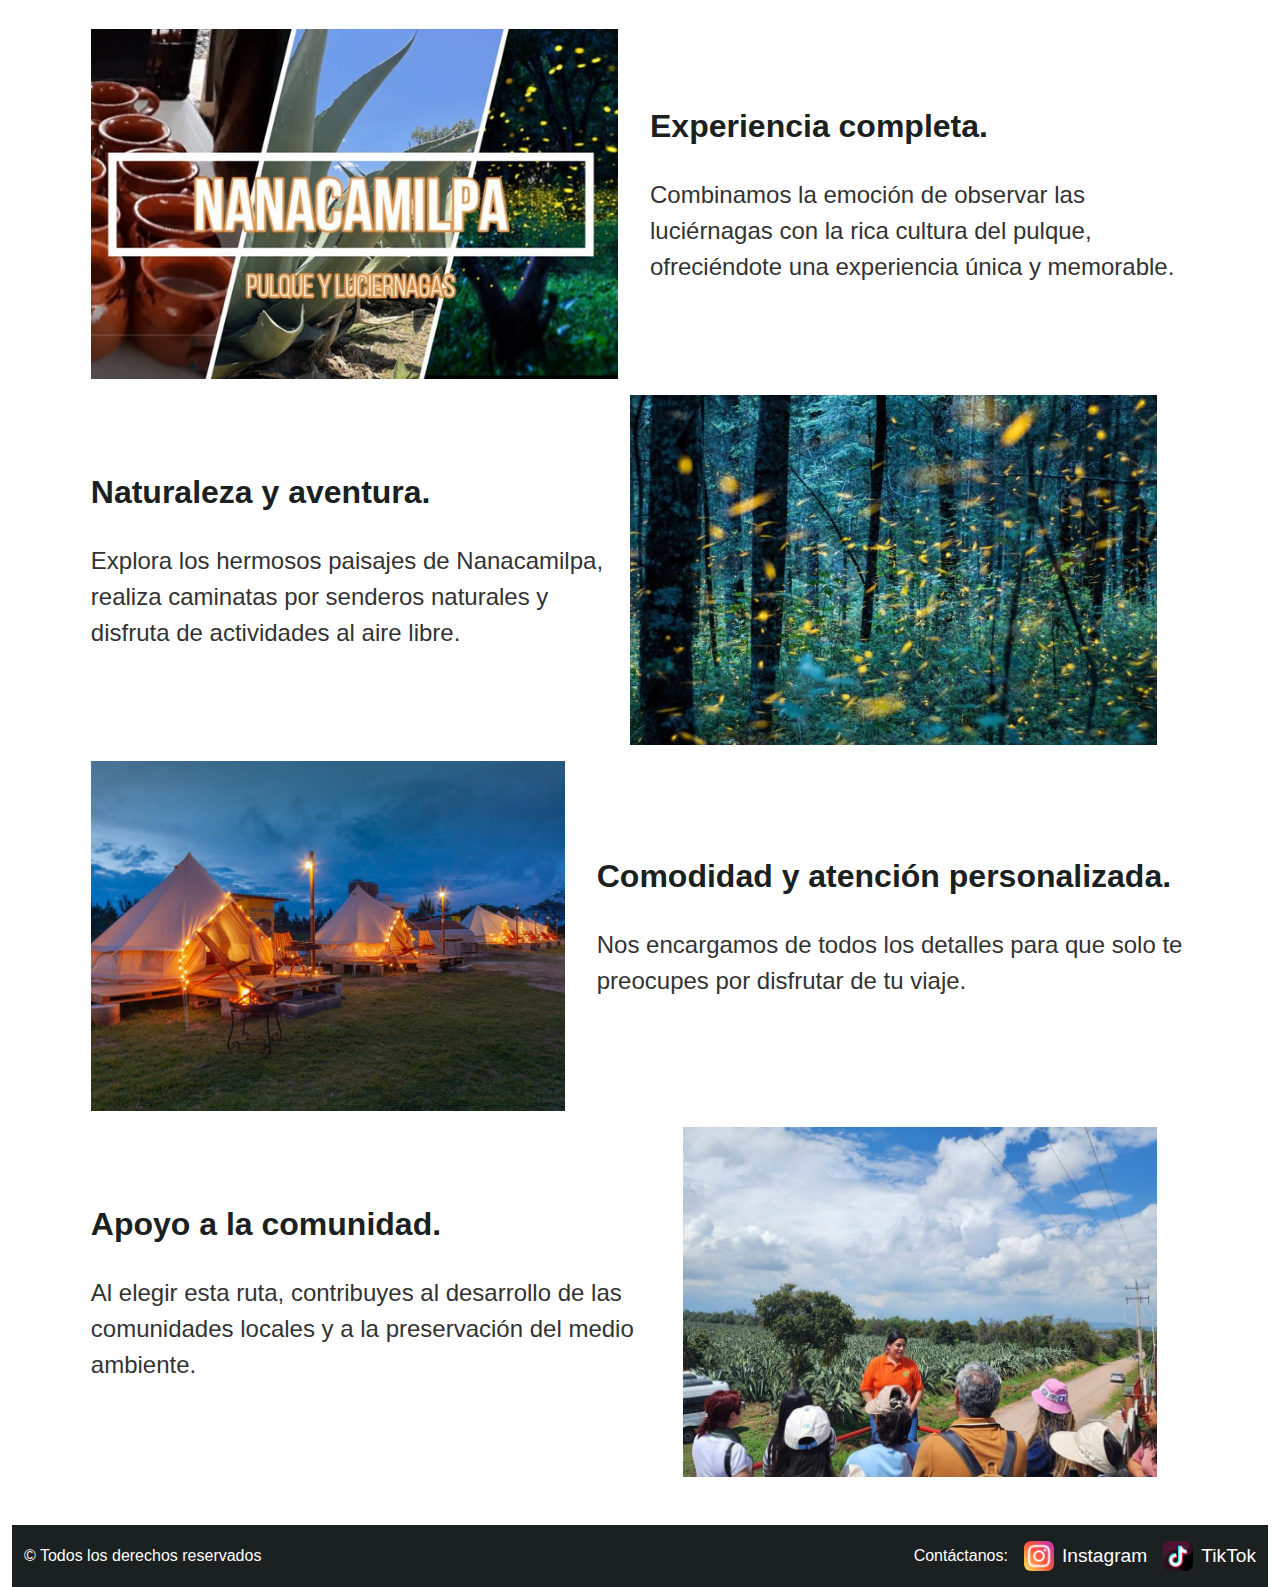
==== commit b83daa81: "terminado" ====
--- a/Informacion.html
+++ b/Informacion.html
@@ -4,17 +4,18 @@
     <meta charset="UTF-8">
     <meta name="viewport" content="width=device-width, initial-scale=1.0">
     <title>De la raíz al cielo</title>
-    <!-- Enlace a Bootstrap CSS local -->
+    <!-- Enlace a Bootstrap CSS -->
     <link href="bootstrap-5.3.3-dist/css/bootstrap.min.css" rel="stylesheet">
-    <!-- Enlace al CSS personalizado -->
-    <link rel="stylesheet" href="Estilos/Informacion.css">
+    <!-- Enlace al archivo CSS correcto -->
+    <link rel="stylesheet" href="/Estilos/Informacion.css">
 </head>
+
 <body>
     <header>
         <nav class="navbar navbar-expand-lg navbar-light">
             <div class="container-fluid"> <!-- Cambié container por container-fluid -->
                 <a class="navbar-brand d-flex align-items-center" href="#">
-                    <img src="Recursos/LOGO.jpeg" alt="Logo" class="logo img-fluid">
+                    <img src="Recursos/LOGO.jpeg" alt="Logo" class="logo">
                     <span class="ms-2 nombre-pagina">De la raíz al cielo</span>
                 </a>            
                 <div class="separator"></div>
@@ -44,16 +45,36 @@
     <main class="container-fluid">
         <section class="introduccion">
             <h1>¡Descubre la magia de Nanacamilpa!</h1>
-            <p>
-                Embárcate en una aventura inolvidable desde la Ciudad de México y sumérgete en la belleza
-                natural de Nanacamilpa, el santuario de las luciérnagas más grande de América.
-                Todos los fines de semana en la temporada que va desde mediados de junio hasta mediados
-                de agosto.
-                O disfrutar de una experiencia inmersiva de realidad virtual fuera de la temporada.
-            </p>
+            <div class="contenedor-tarjetas">
+                <!-- Tarjeta 1 -->
+                <div class="tarjeta">
+                    <img src="Recursos/viaje.jpg" alt="Belleza de Nanacamilpa" class="tarjeta-img">
+                    <div class="tarjeta-contenido">
+                        <h2>Aventura desde la CDMX.</h2>
+                        <p>Embárcate en una aventura inolvidable desde la Ciudad de México y sumérgete en la belleza natural de Nanacamilpa, el santuario de las luciérnagas más grande de América.</p>
+                    </div>
+                </div>
+                <!-- Tarjeta 2 -->
+                <div class="tarjeta">
+                    <img src="Recursos/luci.jpg" alt="Temporada de luciérnagas" class="tarjeta-img">
+                    <div class="tarjeta-contenido">
+                        <h2>Temporada de luciérnagas.</h2>
+                        <p>Todos los fines de semana, desde mediados de junio hasta mediados de agosto, 
+                            serás testigo de un espectáculo de luces naturales que te dejará sin aliento.</p>
+                    </div>
+                </div>
+                <!-- Tarjeta 3 -->
+                <div class="tarjeta">
+                    <img src="Recursos/virtual.jpg" alt="Realidad Virtual" class="tarjeta-img">
+                    <div class="tarjeta-contenido">
+                        <h2>Experiencia inmersiva.</h2>
+                        <p>Si prefieres una experiencia fuera de temporada, disfruta de nuestra inmersiva realidad virtual, 
+                            que te transportará a este mágico mundo bioluminiscente en cualquier momento del año.</p>
+                    </div>
+                </div>
+            </div>
         </section>
-        <img src="Recursos/nanacamilpa1.jpeg" alt="Nanacamilpa" class="img-fluid">
-
+        
         <section class="carousel-container">
             <h2>¿Qué incluye esta experiencia única?</h2>
             <div id="carouselExampleIndicators" class="carousel slide" data-bs-ride="carousel">
--- a/Estilos/Informacion.css
+++ b/Estilos/Informacion.css
@@ -53,6 +53,28 @@
     text-decoration: underline;
 }
 
+/* Responsivo */
+@media (max-width: 768px) {
+    .content-container {
+        flex-direction: column;
+    }
+
+    .text-container, .image-container {
+        flex: 0 0 100%;
+    }
+
+    .image-container img {
+        margin-bottom: 1rem;
+    }
+}
+
+/* Para reducir los márgenes laterales de todo el contenido */
+.container {
+    max-width: 90%;
+    padding: 0 1rem;
+}
+
+
 .contenedor, .contenedor-fluid {
     width: 100%; /* Usar todo el ancho disponible */
     max-width: 10rem; /* Ancho máximo ajustado */
@@ -63,9 +85,8 @@
 
 /* Sección de introducción */
 .introduccion {
-    text-align: center;
-    margin: 4rem 0;
-    padding: 0 2rem;
+    margin: 3rem 0;
+    text-align: center;
 }
 
 .introduccion h1 {
@@ -76,14 +97,71 @@
 }
 
 .introduccion p {
-    font-size: 1.3rem; /* Tamaño del texto */
-    line-height: 1.8;
+    font-size: 1.5rem; /* Tamaño del texto */
+    line-height: 1.5;
     color: #333; /* Texto más suave para buena lectura */
     margin: 0 auto;
-    max-width: 80rem; /* Limitar ancho para mejor legibilidad */
+    max-width: 100rem; /* Limitar ancho para mejor legibilidad */
     font-weight: 400; /* Ligero para equilibrio con el título */
     text-align: center; /* Mejor alineación en texto largo */
 }
+
+
+
+
+/* Contenedor de tarjetas */
+.contenedor-tarjetas {
+    display: flex;
+    flex-wrap: wrap;
+    gap: 2rem;
+    justify-content: center;
+    margin-top: 2rem;
+}
+
+/* Tarjetas */
+.tarjeta {
+    background-color: #f9f9f9; /* Fondo suave */
+    border-radius: 10px;
+    box-shadow: 0 4px 6px rgba(0, 0, 0, 0.1);
+    overflow: hidden;
+    width: 300px;
+    text-align: center;
+    transition: transform 0.3s ease, box-shadow 0.3s ease;
+}
+
+.tarjeta:hover {
+    transform: scale(1.05);
+    box-shadow: 0 6px 10px rgba(0, 0, 0, 0.15);
+}
+
+/* Imágenes de las tarjetas */
+.tarjeta-img {
+    width: 100%;
+    height: 200px;
+    object-fit: cover;
+}
+
+/* Contenido de las tarjetas */
+.tarjeta-contenido {
+    padding: 1rem;
+}
+
+.tarjeta-contenido h2 {
+    font-size: 1.5rem;
+    color: #1B2020;
+    margin-bottom: 1rem;
+}
+
+.tarjeta-contenido p {
+    font-size: 1rem;
+    line-height: 1.5;
+    color: #333; /* Texto más suave para buena lectura */
+    margin: 0 auto;
+    max-width: 100rem; /* Limitar ancho para mejor legibilidad */
+    font-weight: 400; /* Ligero para equilibrio con el título */
+    text-align: center; /* Mejor alineación en texto largo */
+}
+
 
 
 /* Imagen más grande y centrada */
@@ -100,7 +178,7 @@
 /* Estilos para la sección del carrusel */
 /* General */
 .carousel-container h2 {
-    font-size: 2.5rem;
+    font-size: 3rem;
     font-weight: 600;
     color: #1B2020;
     margin-bottom: 2rem;
@@ -155,7 +233,14 @@
 }
 
 .why-choose h2 {
-    font-size: 2.5rem;
+    font-size: 3rem;
+    font-weight: 600;
+    color: #1B2020;
+    margin-bottom: 2rem;
+}
+
+.why-choose h3 {
+    font-size: 2rem;
     font-weight: 600;
     color: #1B2020;
     margin-bottom: 2rem;
@@ -173,7 +258,7 @@
     align-items: center;
     justify-content: space-between;
     width: 100%;
-    max-width: 1000px;
+    max-width: 1800px;
 }
 
 .why-choose .content-container:nth-child(odd) {
@@ -186,34 +271,26 @@
 
 .why-choose .content-container img {
     width: 48%; /* Asegura que las imágenes tengan el mismo ancho */
-    height: auto;
+    height: 350px;
     object-fit: cover;
-    margin-right: 1rem; /* Asegura un pequeño margen entre la imagen y el texto */
+    margin-right: 2rem; /* Asegura un pequeño margen entre la imagen y el texto */
 }
 
 .why-choose .content-container .text {
-    width: 48%;  /* El texto tiene un ancho fijo */
+    width: 60%;  /* El texto tiene un ancho fijo */
     text-align: left;
-    font-size: 1rem;
-    line-height: 1.6;
+    font-size: 1.5rem;
+    line-height: 1.5;
     color: #333;
-}
-
-/* Responsividad */
-@media (max-width: 768px) {
-    .why-choose .content-container {
-        flex-direction: column;  /* Para pantallas pequeñas, las imágenes y el texto estarán uno encima del otro */
-        text-align: center;
-    }
-
-    .why-choose .content-container img {
-        width: 80%;  /* Las imágenes ocuparán el 80% en móviles */
-    }
-
-    .why-choose .content-container .text {
-        width: 80%;  /* El texto ocupará el 80% en móviles */
-    }
-}
+
+   
+  
+    margin: 0 auto;
+    max-width: 100rem; /* Limitar ancho para mejor legibilidad */
+    font-weight: 400; /* Ligero para equilibrio con el título */
+   
+}
+
 
 
 
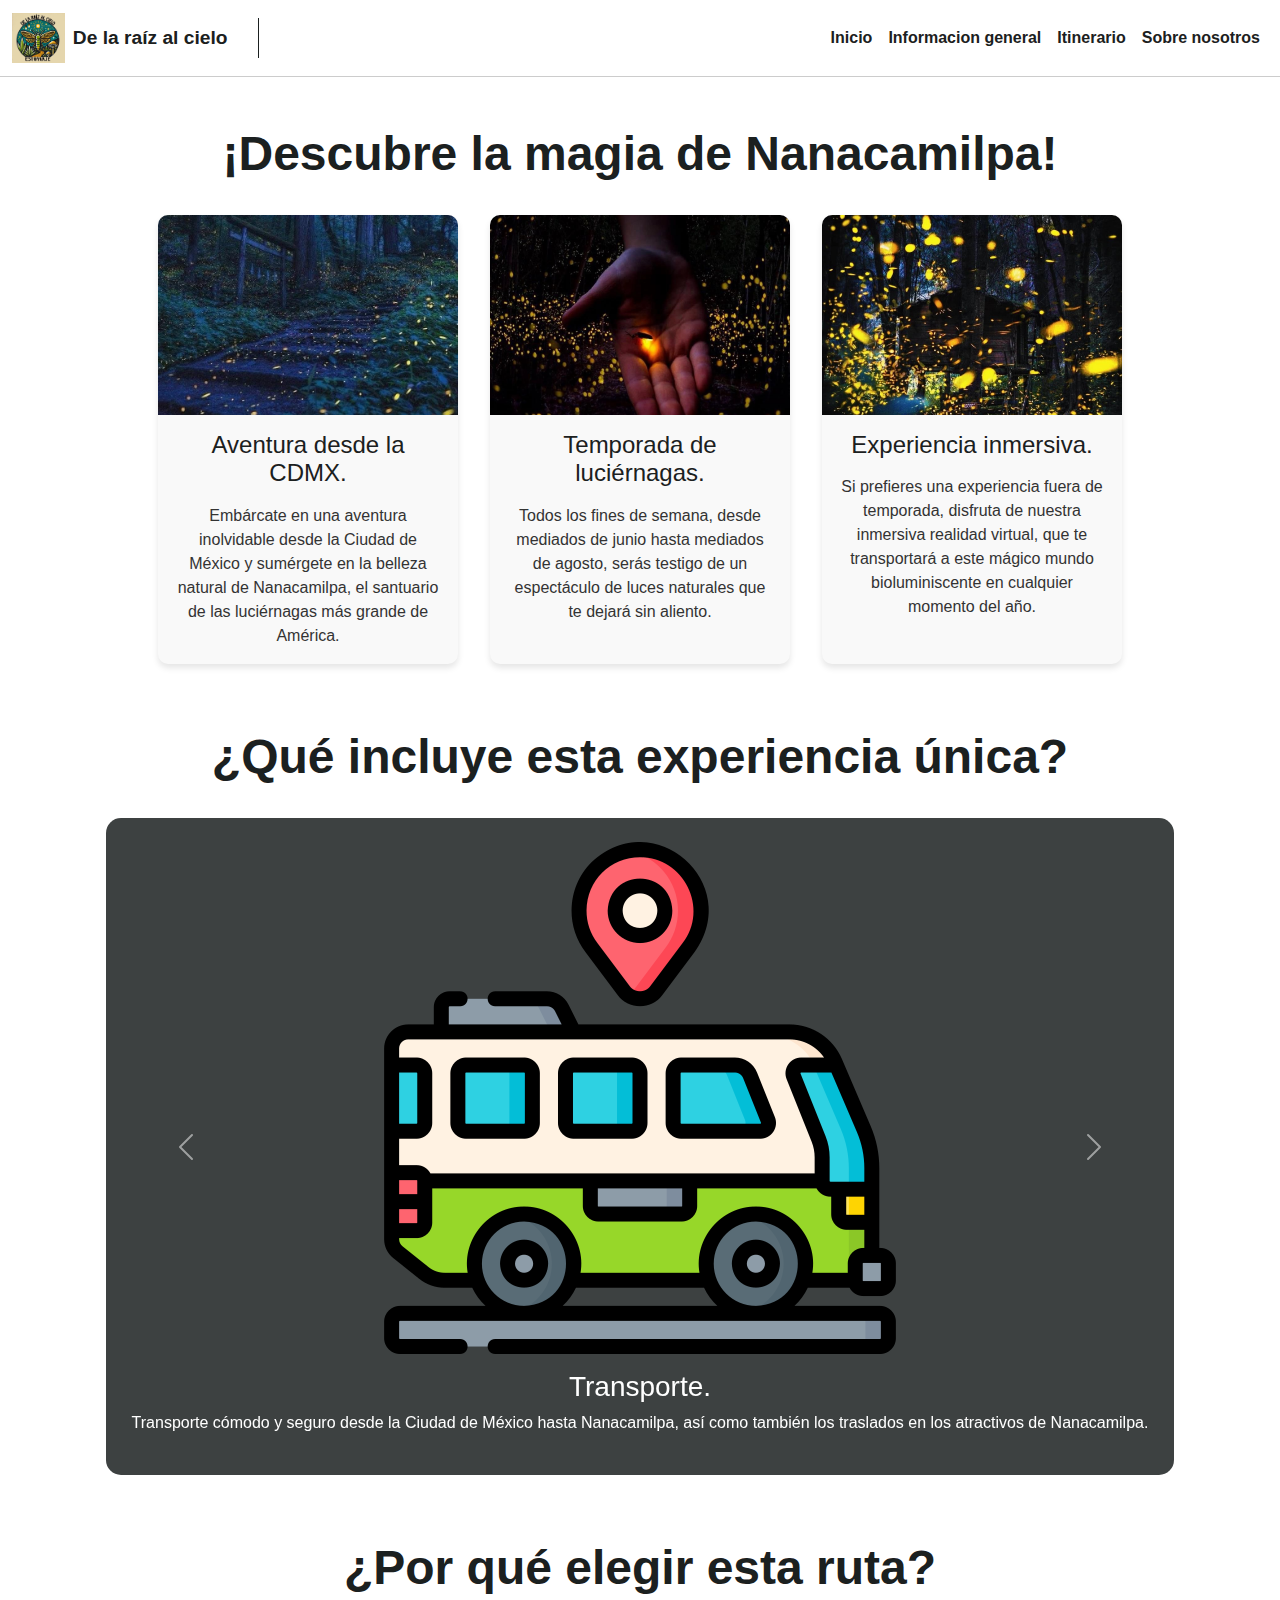
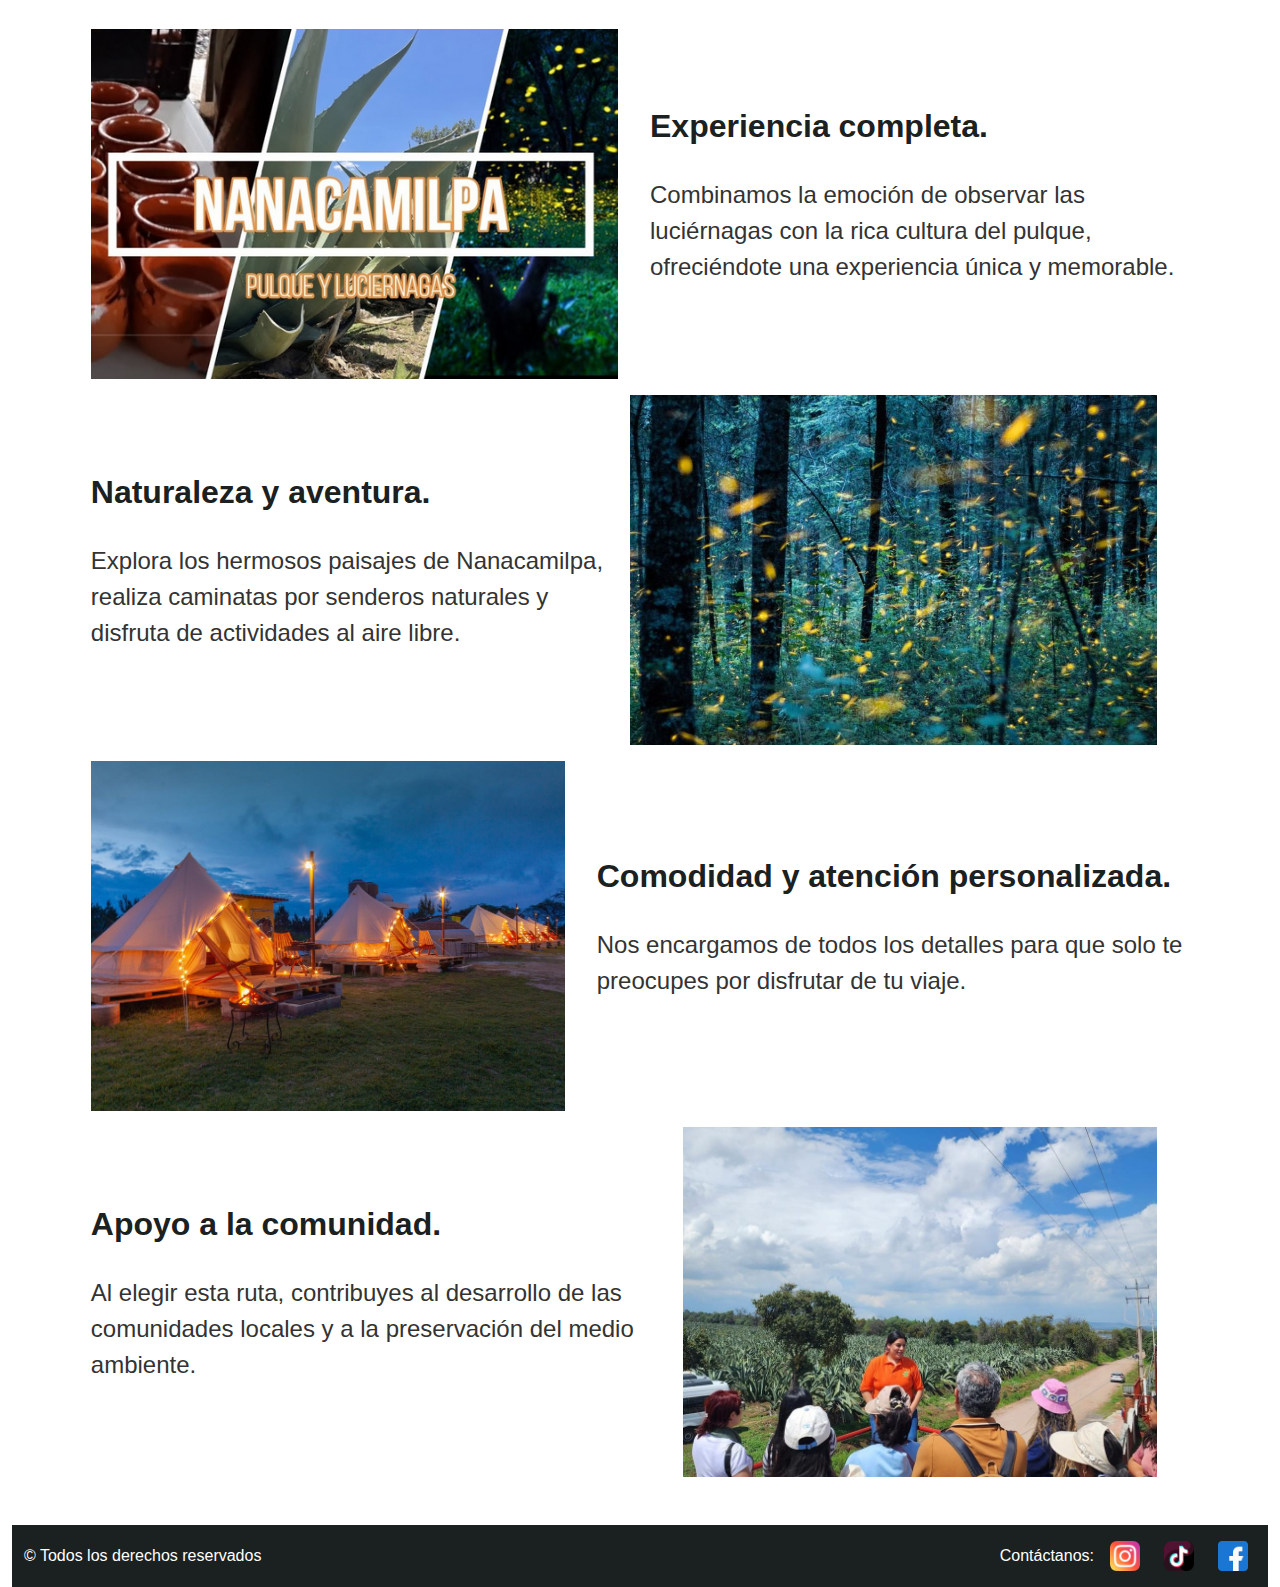
==== commit 29bbc75c: "Face agregado" ====
--- a/Informacion.html
+++ b/Informacion.html
@@ -185,22 +185,29 @@
         
         
    
-    <footer>
-        <div class="container-fluid py-3">
-            <div class="footer-content d-flex justify-content-between align-items-center">
-                <p class="mb-0 text-white">© Todos los derechos reservados</p>
-                <div class="contacto">
-                    <span class="text-white me-3">Contáctanos:</span>
-                    <a href="https://www.instagram.com/delaraizalcielo_?igsh=cDQ0NDc4Z2QwOHM1" target="_blank" class="text-white me-3">
-                        <img src="Recursos/instagram.png" alt="Instagram" class="social-icon"> Instagram
-                    </a>
-                    <a href="https://www.tiktok.com/@es.tu.viaje?_t=8s3YQp79EZB&_r=1" target="_blank" class="text-white">
-                        <img src="Recursos/tiktok.png" alt="TikTok" class="social-icon"> TikTok
-                    </a>
-                </div>
-            </div>
-        </div>
-    </footer>
+        <footer>
+            <div class="container-fluid py-3">
+                <div class="footer-content d-flex justify-content-between align-items-center">
+                    <!-- Texto de derechos reservados a la izquierda -->
+                    <p class="mb-0 text-white">© Todos los derechos reservados</p>
+        
+                    <!-- Contactanos a la derecha -->
+                    <div class="contacto">
+                        <span class="text-white me-3">Contáctanos:</span>
+                        <a href="https://www.instagram.com/delaraizalcielo_?igsh=cDQ0NDc4Z2QwOHM1" target="_blank" class="text-white me-3">
+                            <img src="Recursos/instagram.png" alt="Instagram" class="social-icon"> 
+                        </a>
+                        <a href="https://www.tiktok.com/@es.tu.viaje?_t=8s3YQp79EZB&_r=1" target="_blank" class="text-white me-3">
+                            <img src="Recursos/tiktok.png" alt="TikTok" class="social-icon"> 
+                        </a>
+                        <a href="https://www.facebook.com/profile.php?id=61569603274234&mibextid=ZbWKwL" target="_blank" class="text-white">
+                            <img src="Recursos/facebook.png" alt="facebook" class="social-icon"> 
+                        </a>
+                    </div>
+                </div>
+            </div>
+        </footer>
+        
 
     <!-- Enlace a Bootstrap JavaScript local -->
     <script src="bootstrap-5.3.3-dist/js/bootstrap.bundle.min.js"></script>
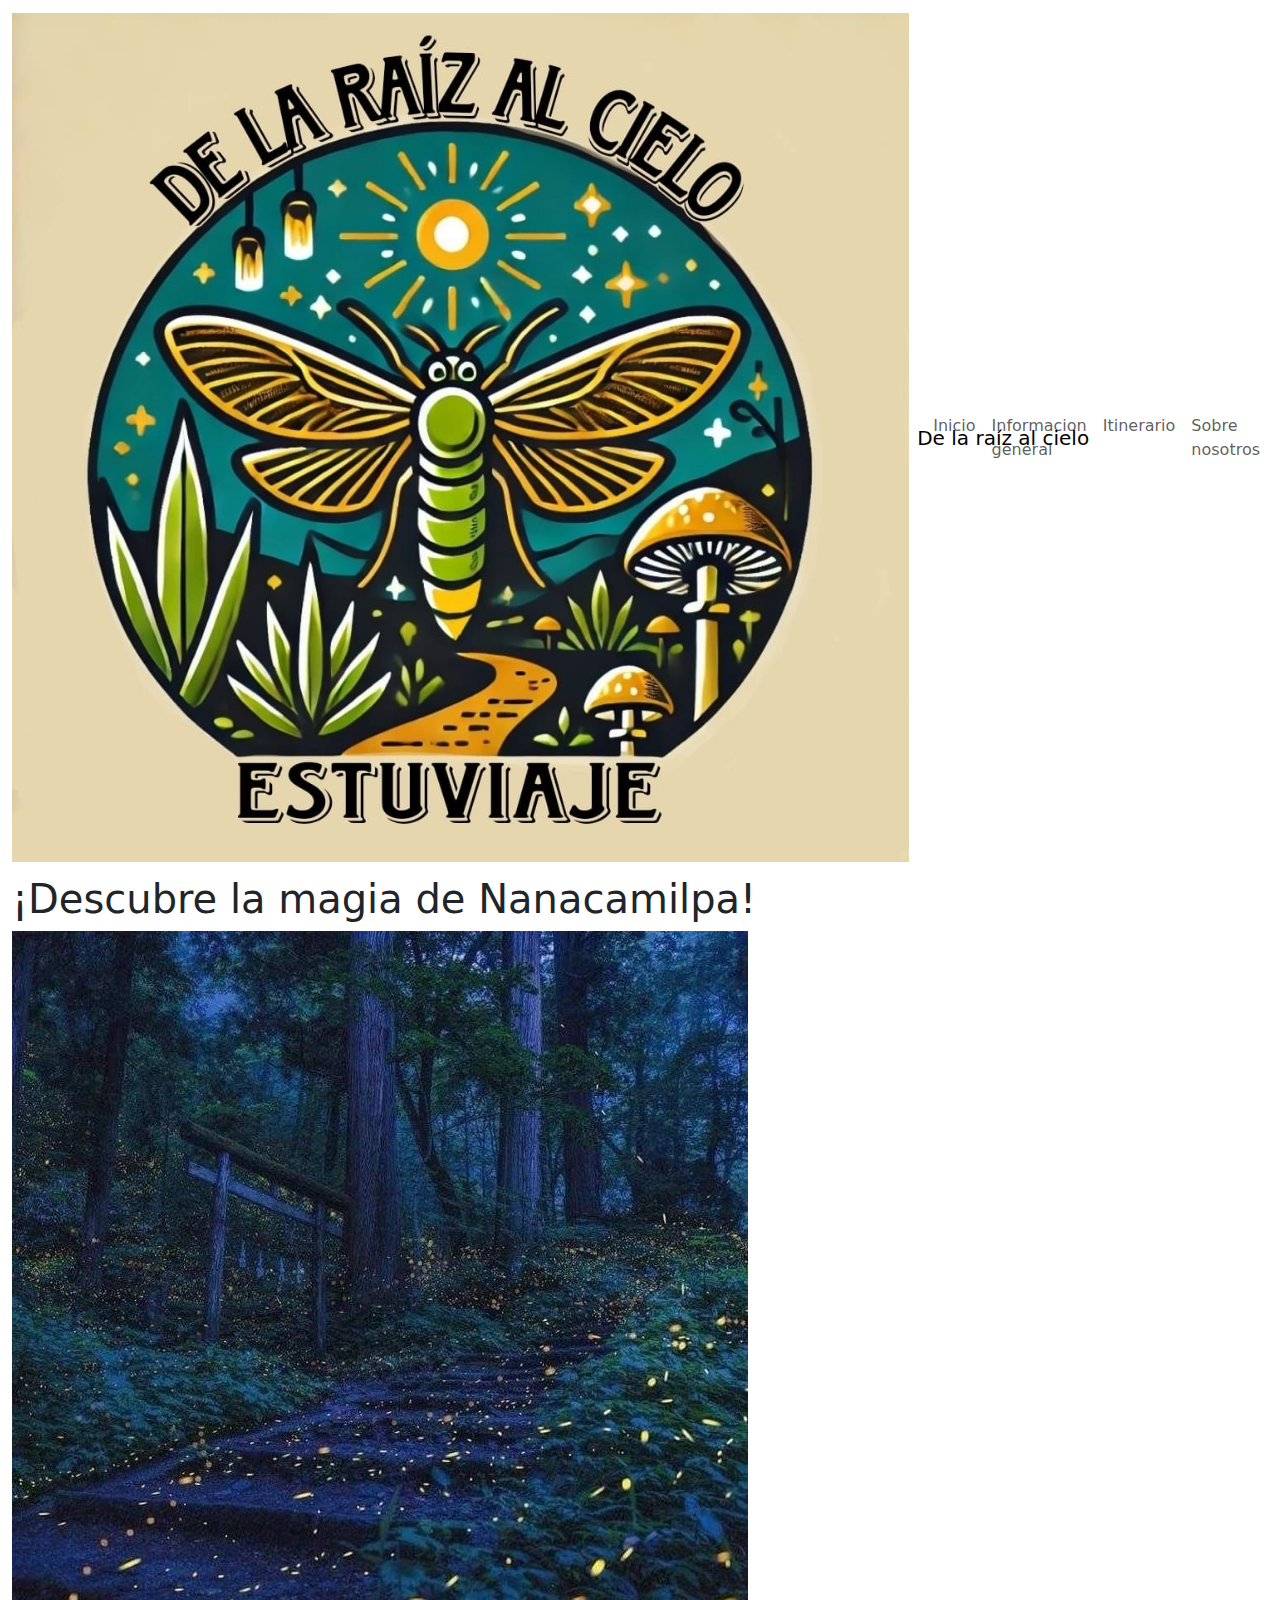
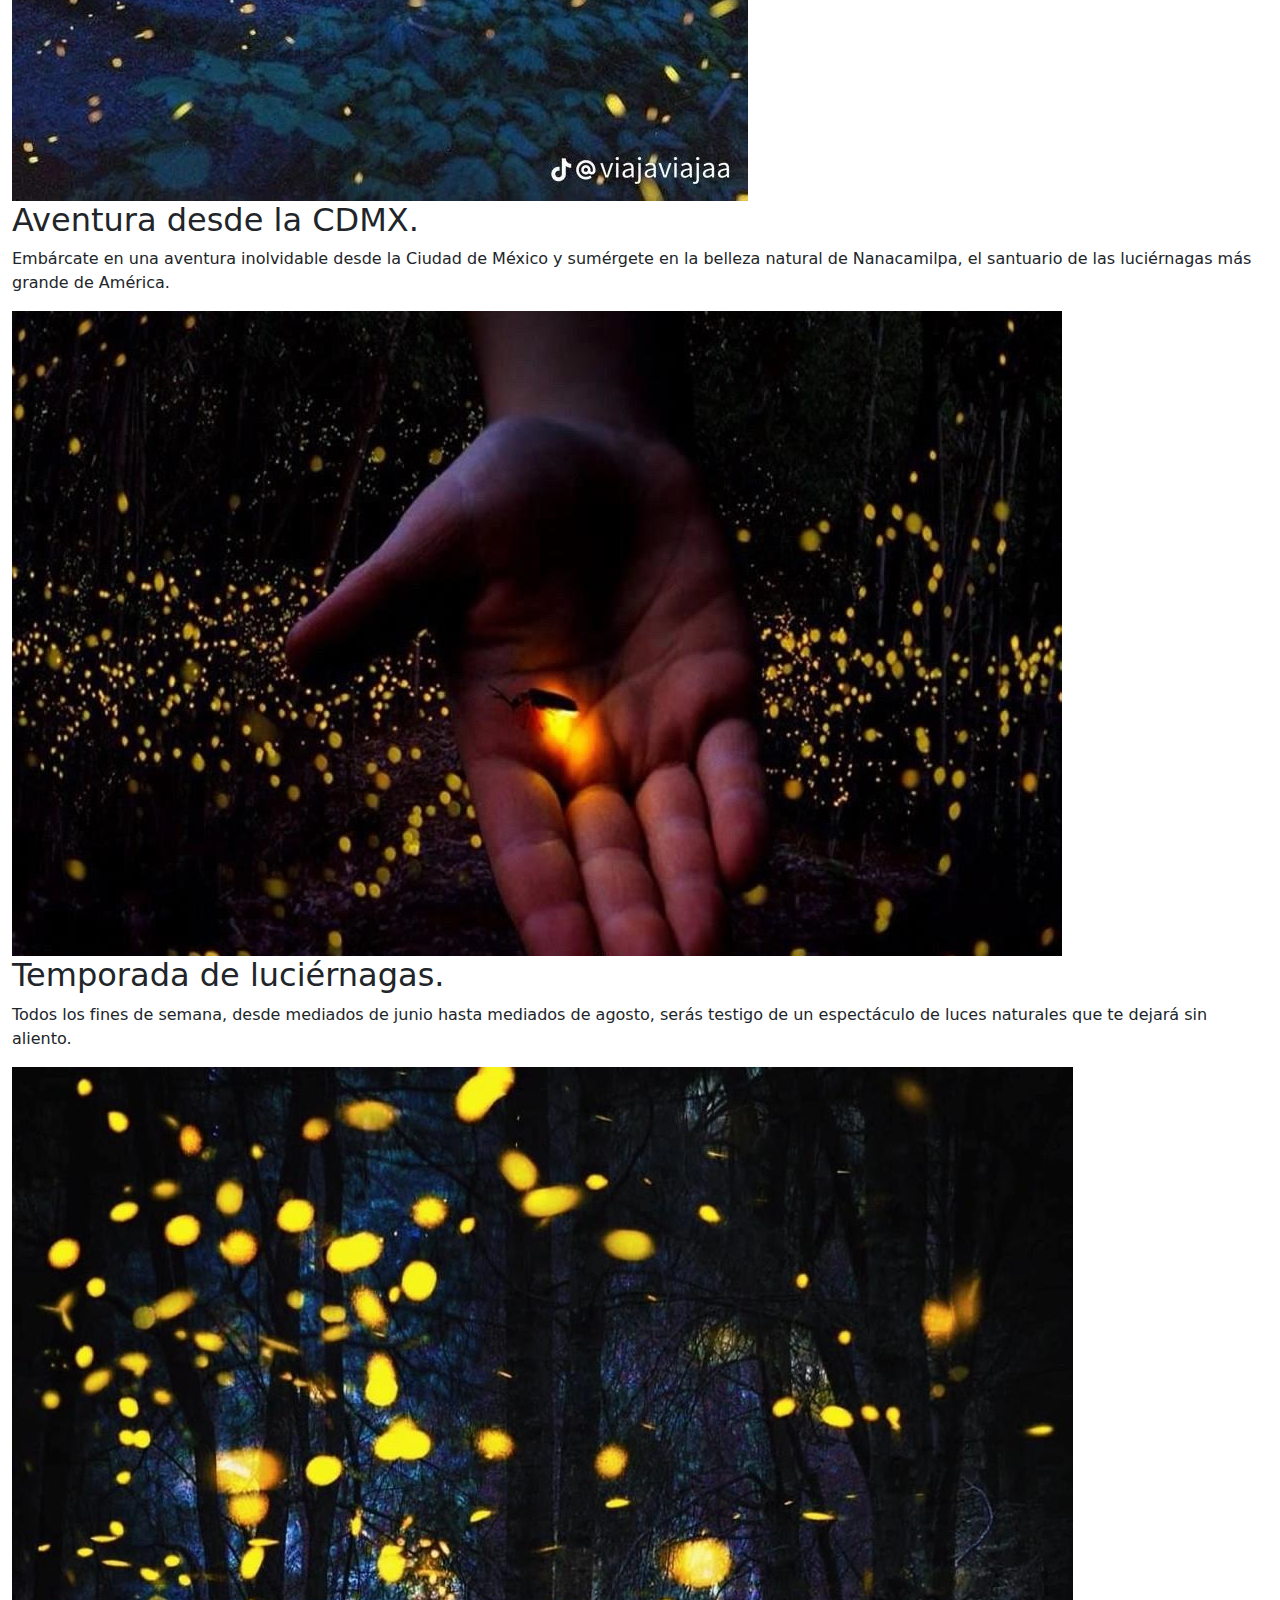
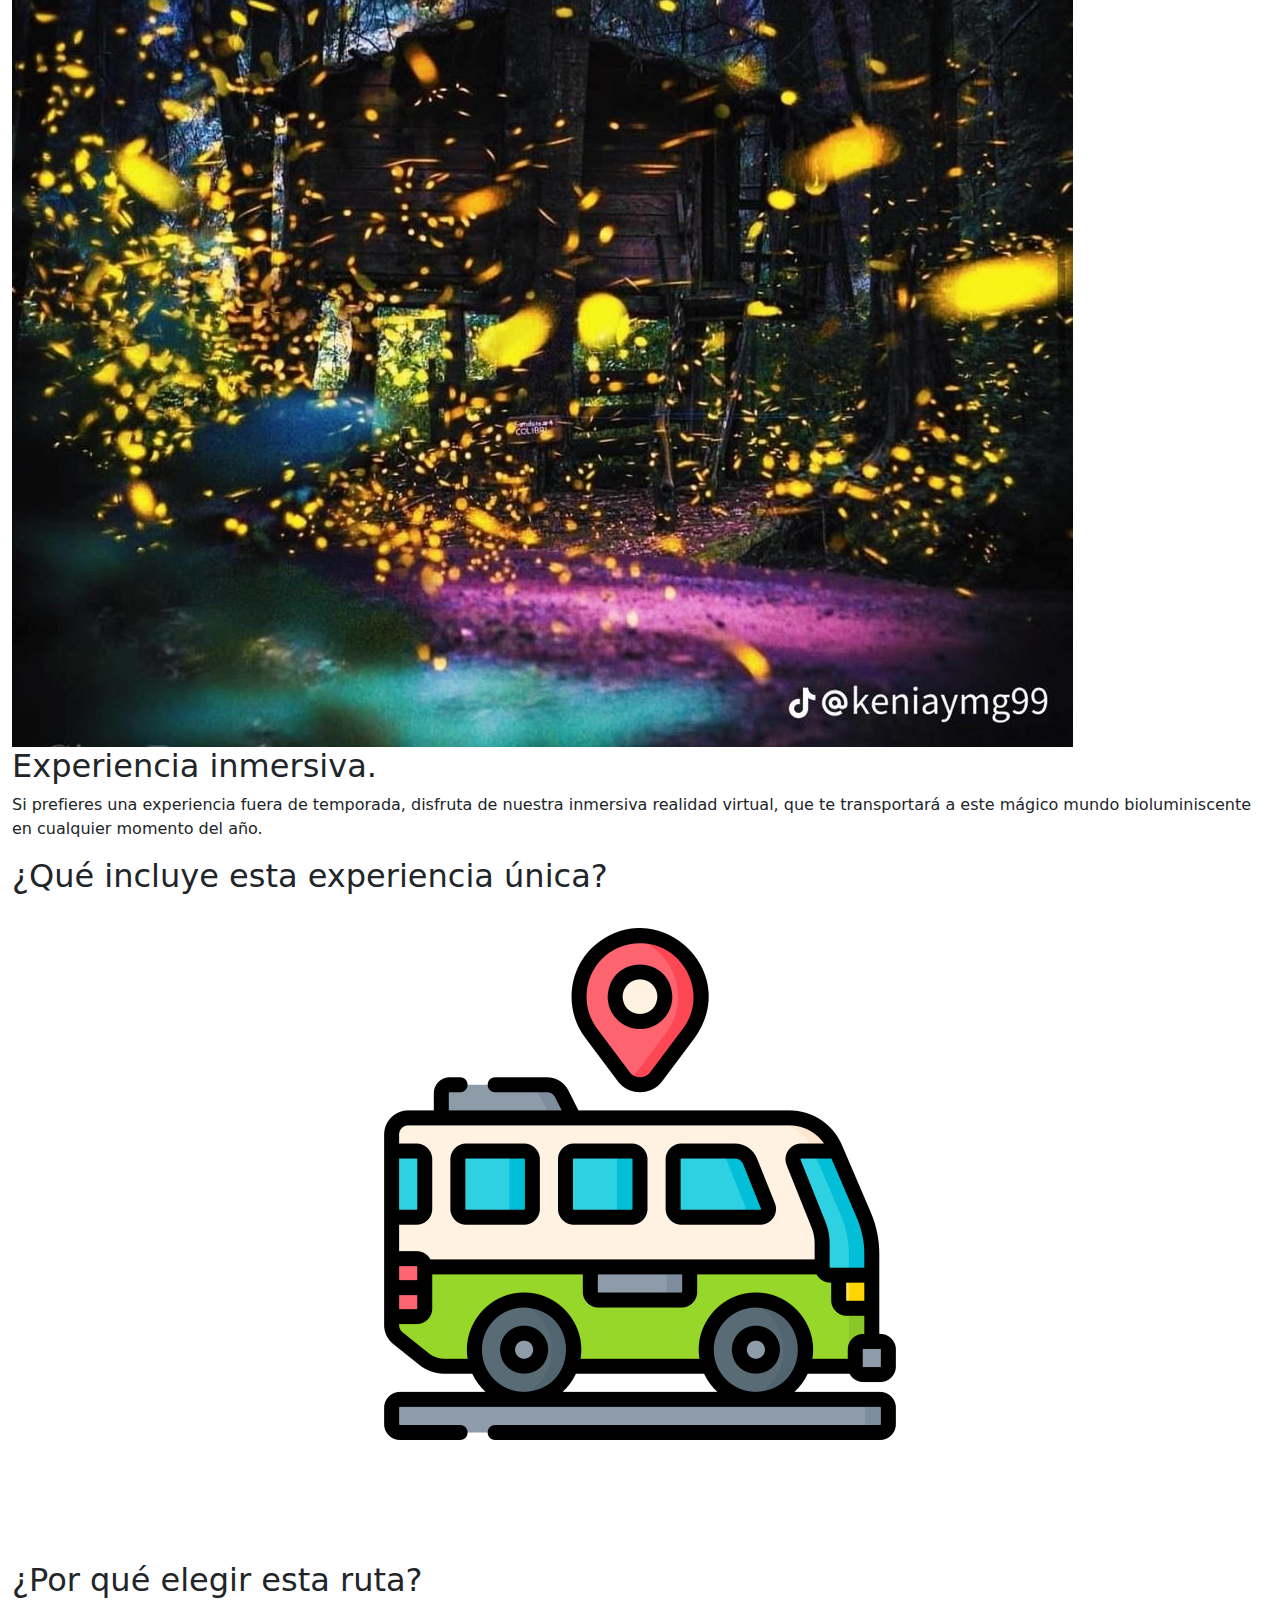
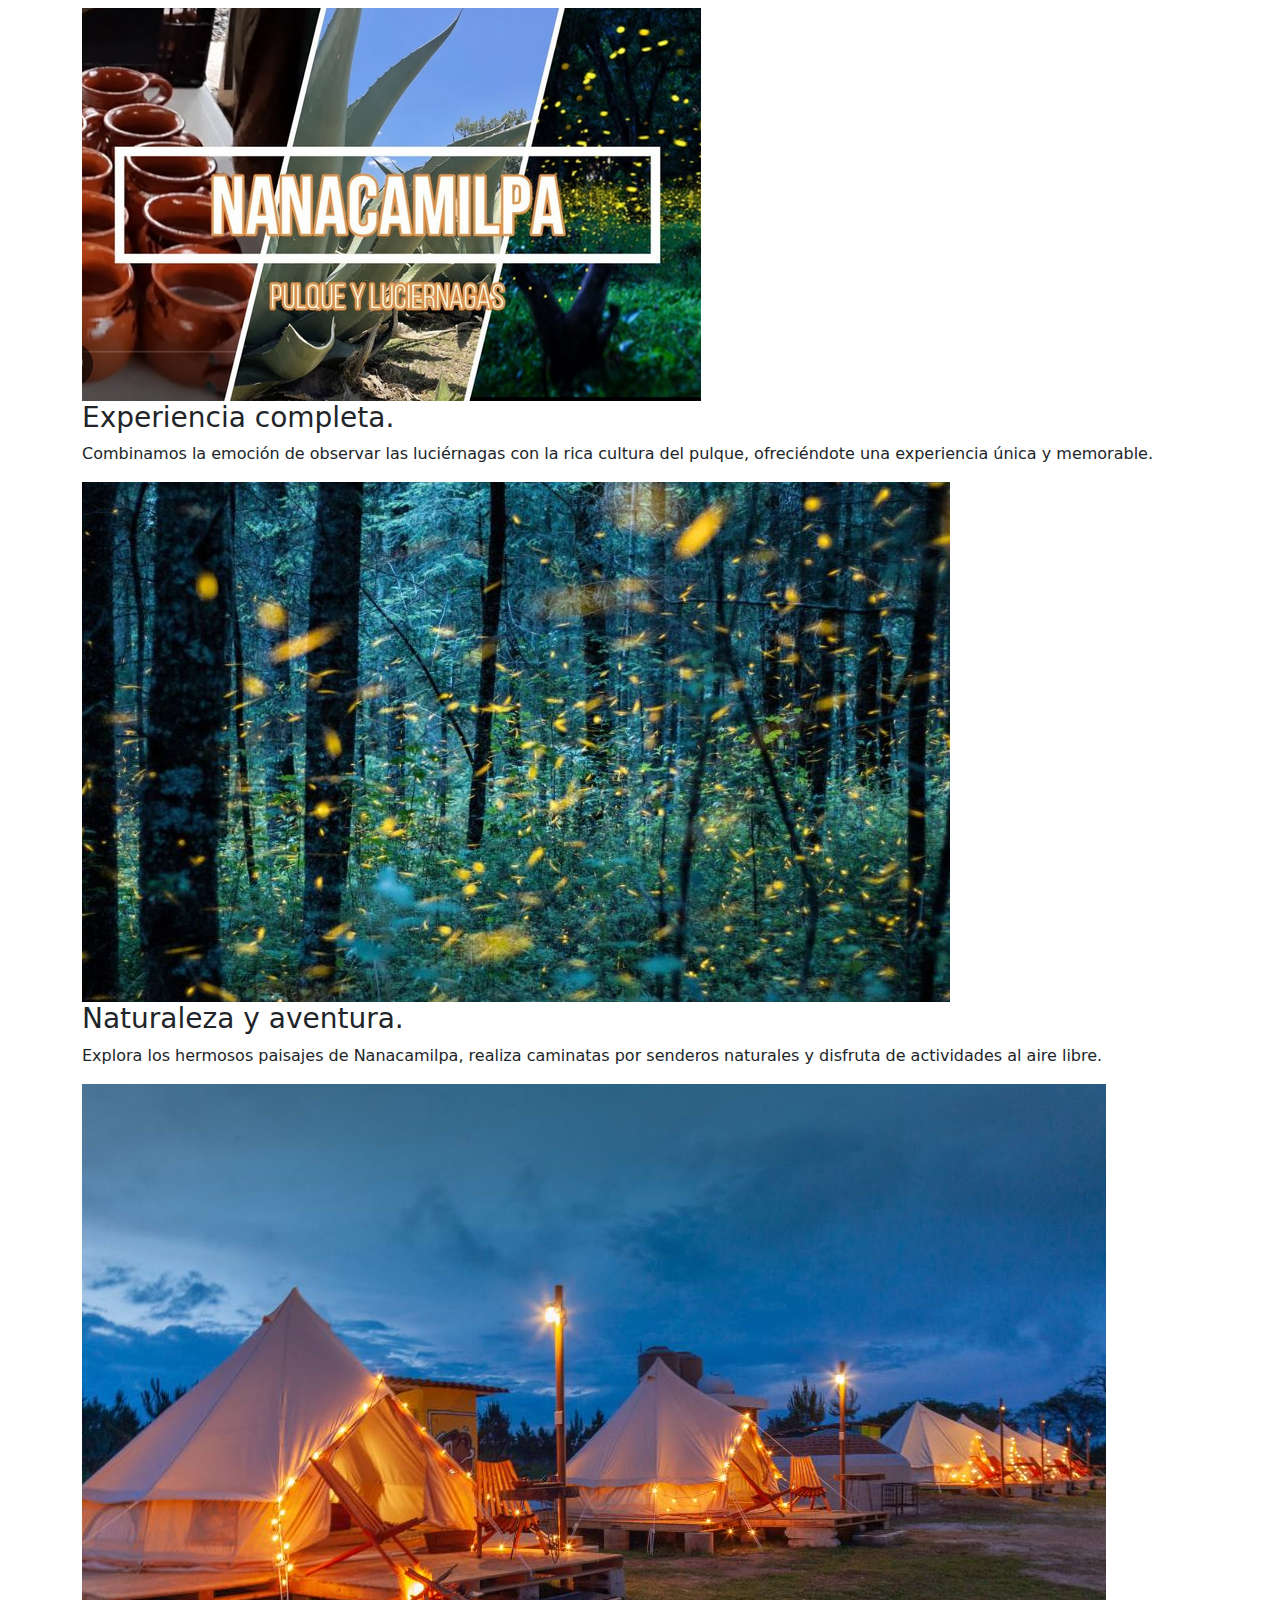
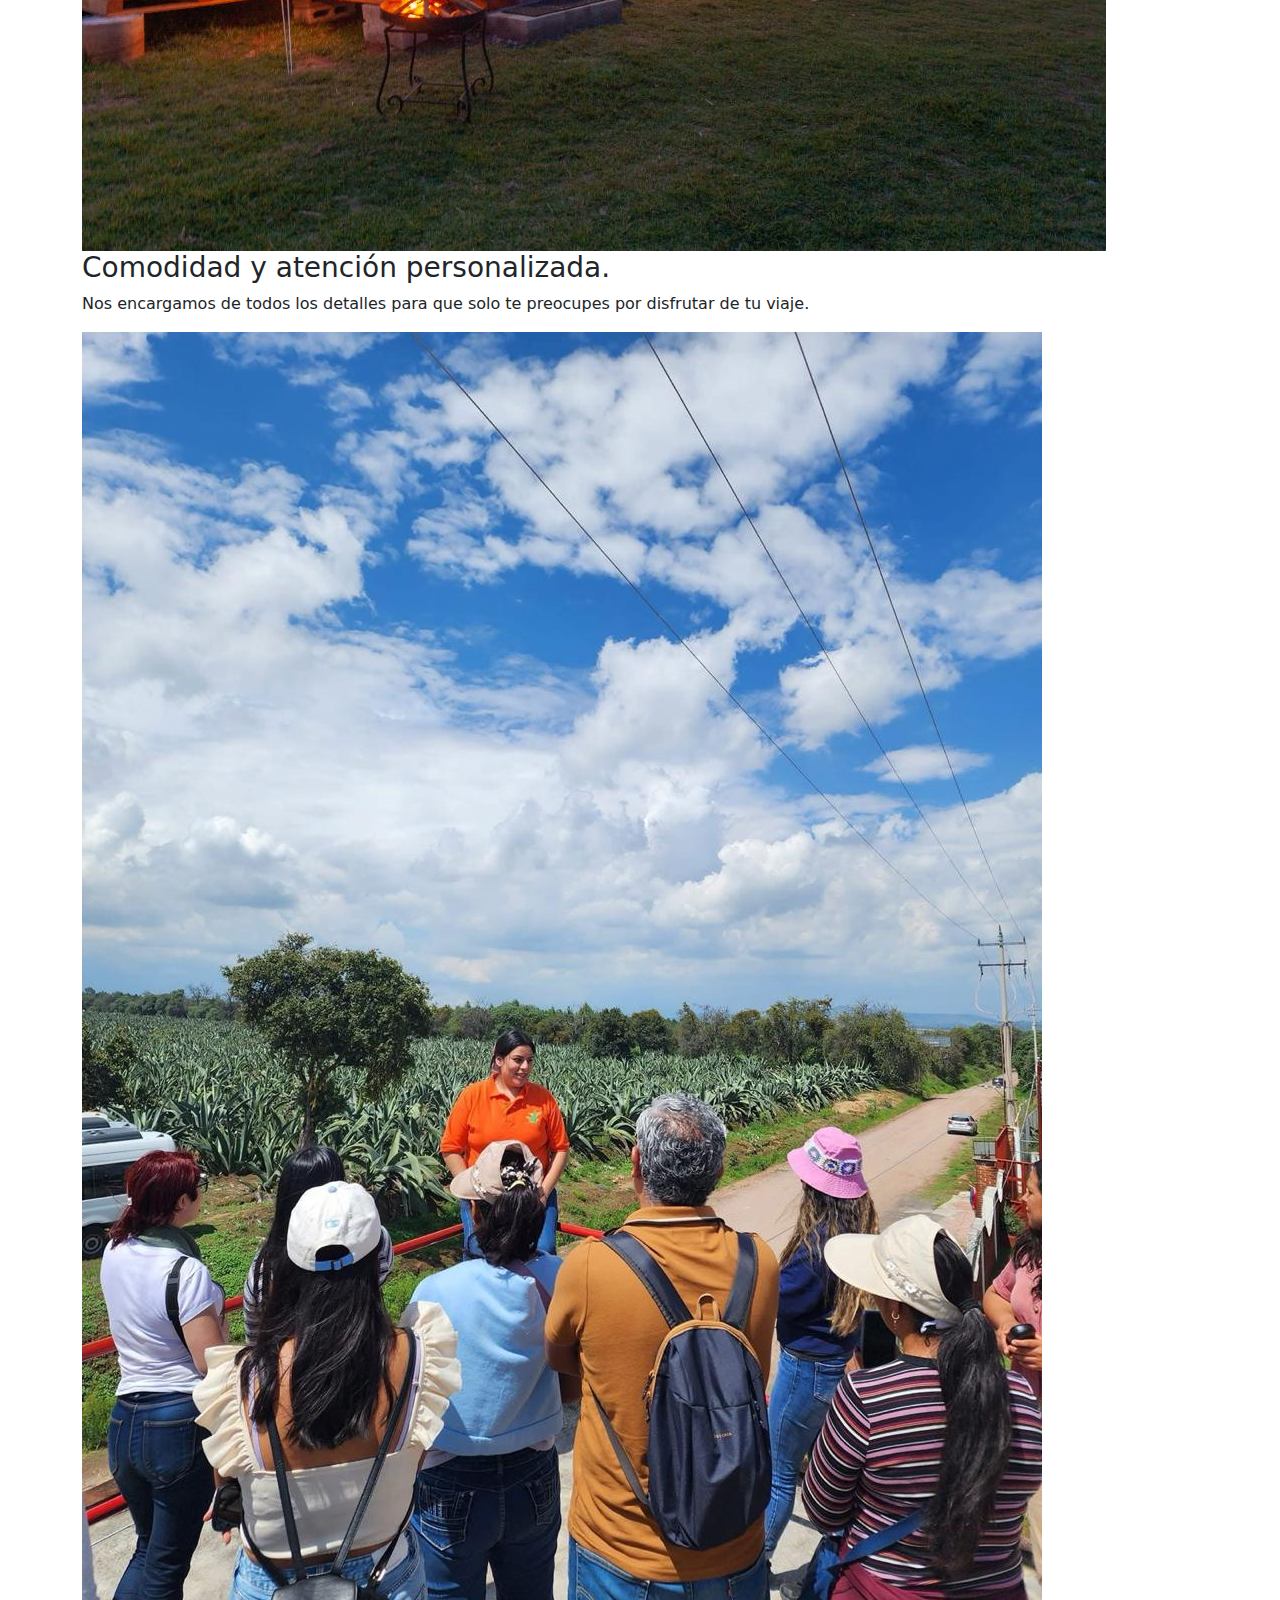
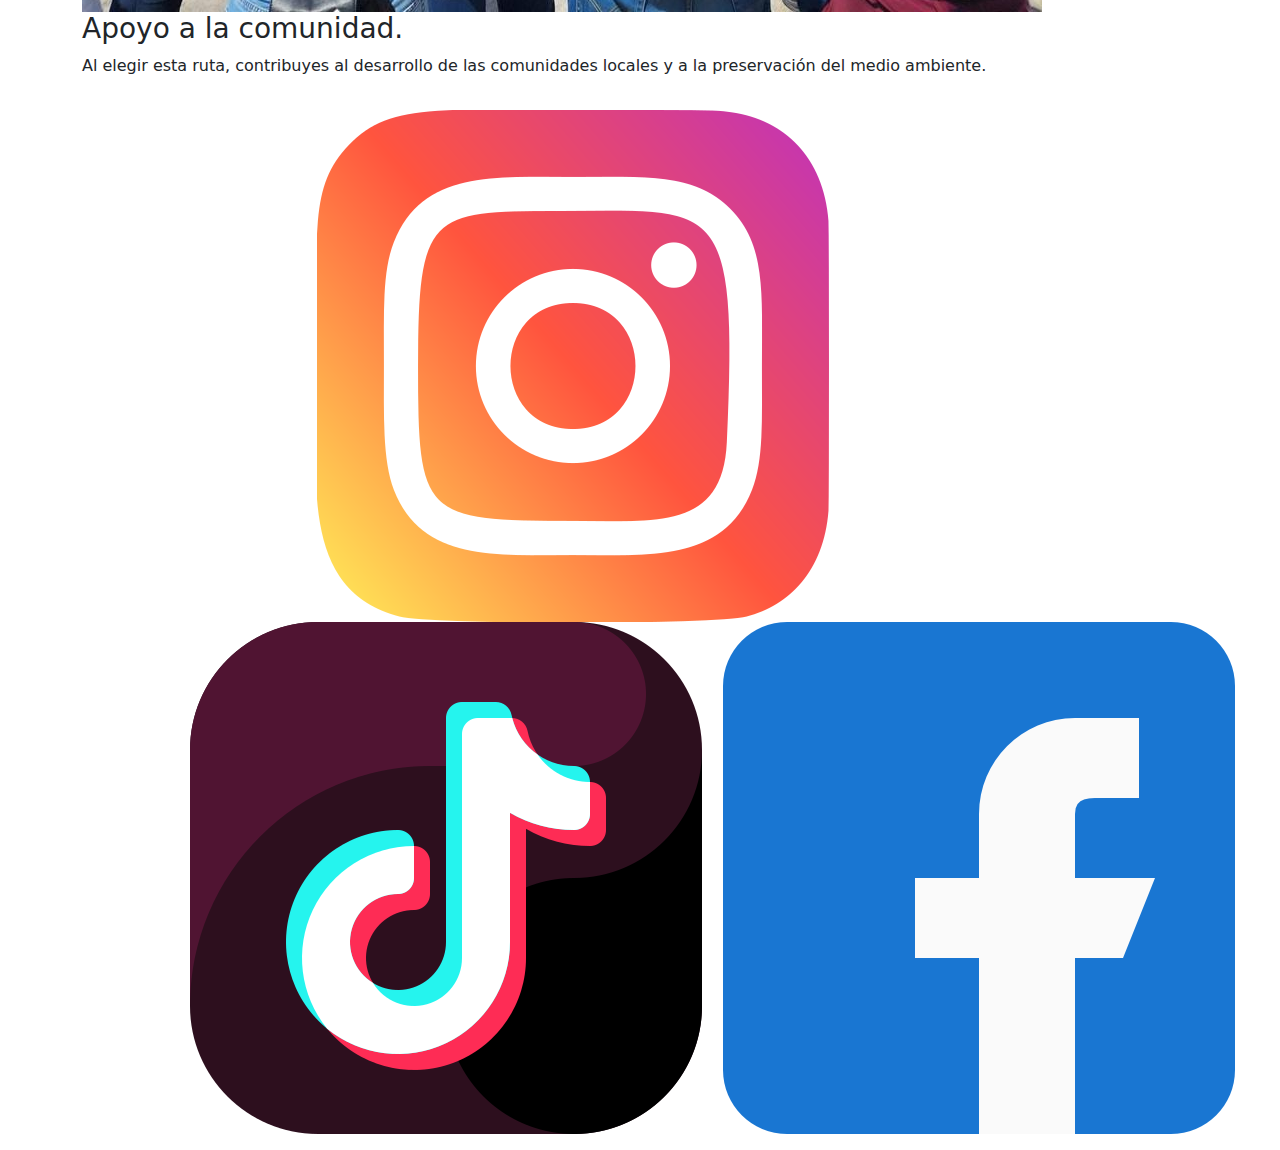
==== commit 5c64ea6f: "minusculas" ====
--- a/Informacion.html
+++ b/Informacion.html
@@ -7,7 +7,7 @@
     <!-- Enlace a Bootstrap CSS -->
     <link href="bootstrap-5.3.3-dist/css/bootstrap.min.css" rel="stylesheet">
     <!-- Enlace al archivo CSS correcto -->
-    <link rel="stylesheet" href="/Estilos/Informacion.css">
+    <link rel="stylesheet" href="Estilos/informacion.css">
 </head>
 
 <body>
@@ -15,7 +15,7 @@
         <nav class="navbar navbar-expand-lg navbar-light">
             <div class="container-fluid"> <!-- Cambié container por container-fluid -->
                 <a class="navbar-brand d-flex align-items-center" href="#">
-                    <img src="Recursos/LOGO.jpeg" alt="Logo" class="logo">
+                    <img src="Recursos/LOGO.jpeg" alt="Logo" class="logo img-fluid">
                     <span class="ms-2 nombre-pagina">De la raíz al cielo</span>
                 </a>            
                 <div class="separator"></div>
@@ -25,16 +25,16 @@
                 <div class="collapse navbar-collapse" id="navbarNav">
                     <ul class="navbar-nav ms-auto">
                         <li class="nav-item">
-                            <a class="nav-link" href="Index.html">Inicio</a>
-                        </li>
-                        <li class="nav-item">
-                            <a class="nav-link" href="Informacion.html">Informacion general</a>
-                        </li>
-                        <li class="nav-item">
-                            <a class="nav-link" href="Itinerario.html">Itinerario</a>
-                        </li>
-                        <li class="nav-item">
-                            <a class="nav-link" href="Nosotros.html">Sobre nosotros</a>
+                            <a class="nav-link" href="index.html">Inicio</a>
+                        </li>
+                        <li class="nav-item">
+                            <a class="nav-link" href="informacion.html">Informacion general</a>
+                        </li>
+                        <li class="nav-item">
+                            <a class="nav-link" href="itinerario.html">Itinerario</a>
+                        </li>
+                        <li class="nav-item">
+                            <a class="nav-link" href="nosotros.html">Sobre nosotros</a>
                         </li>
                     </ul>
                 </div>
